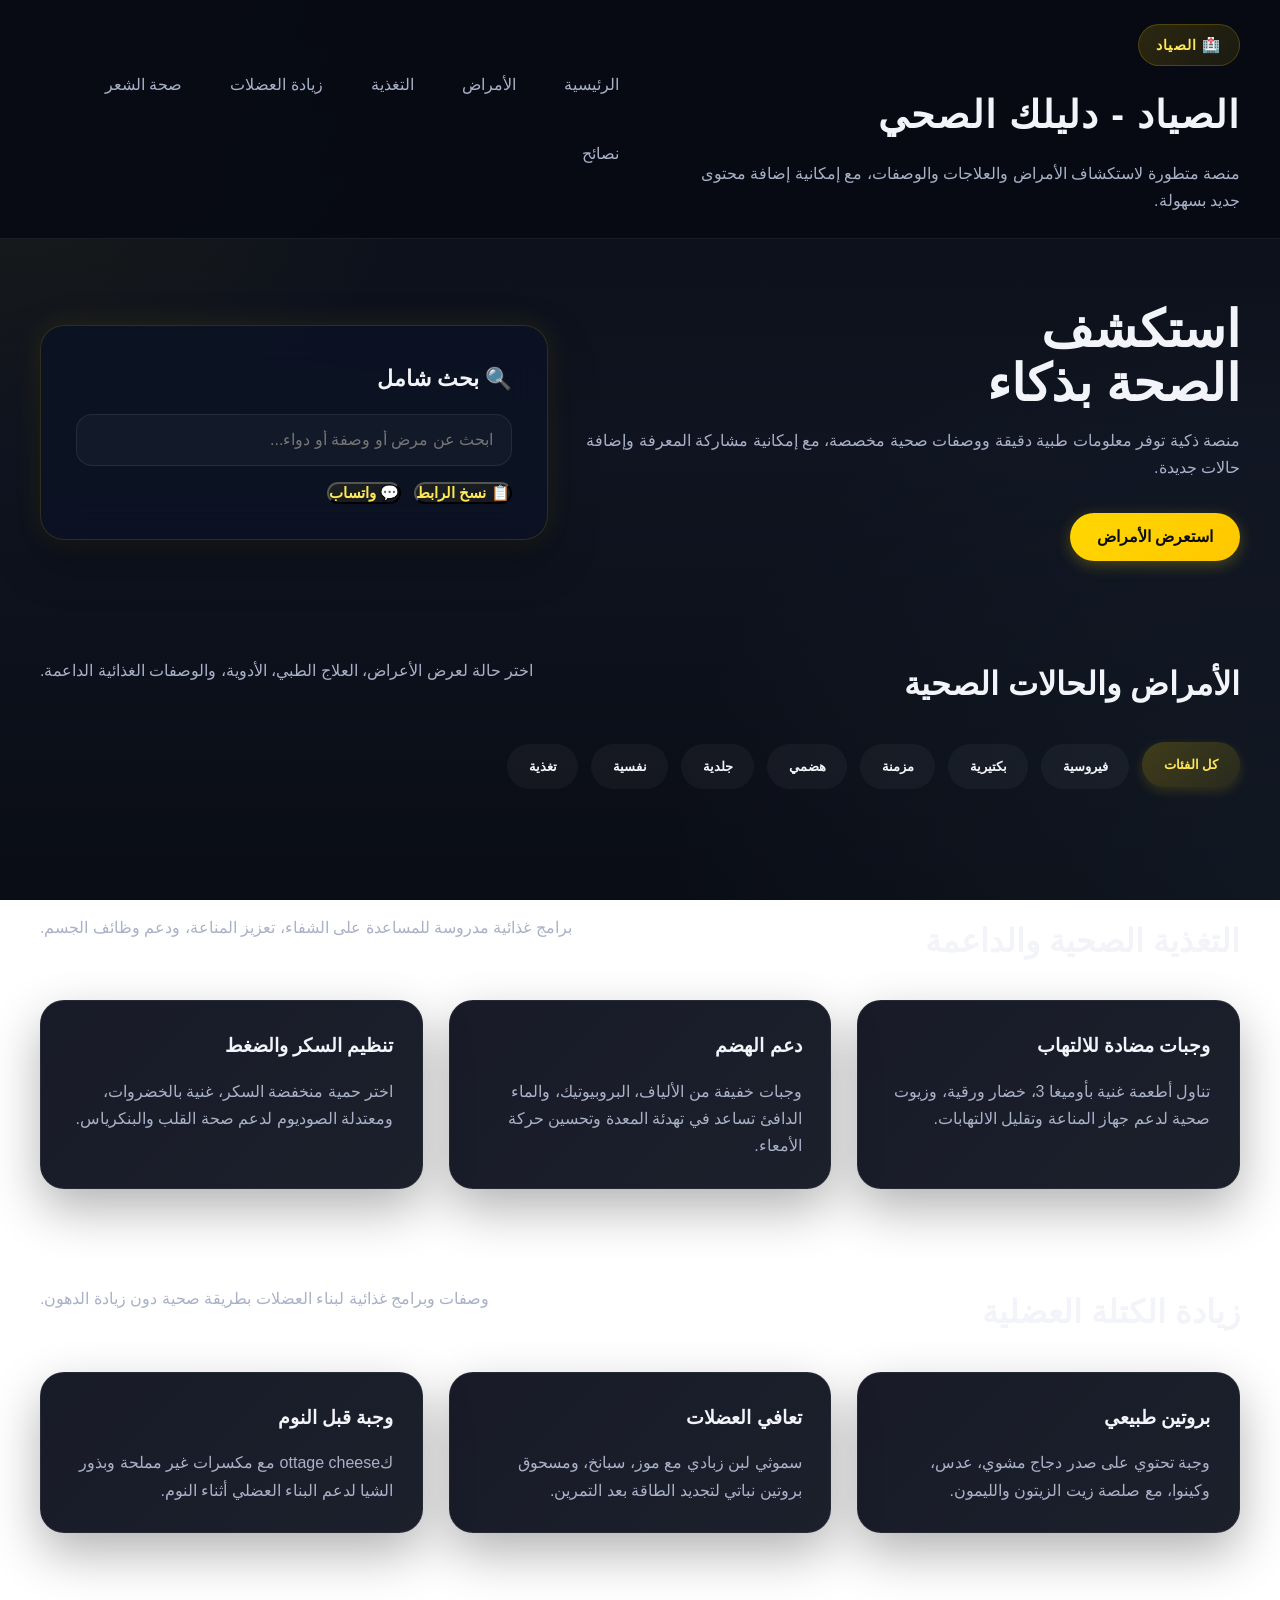
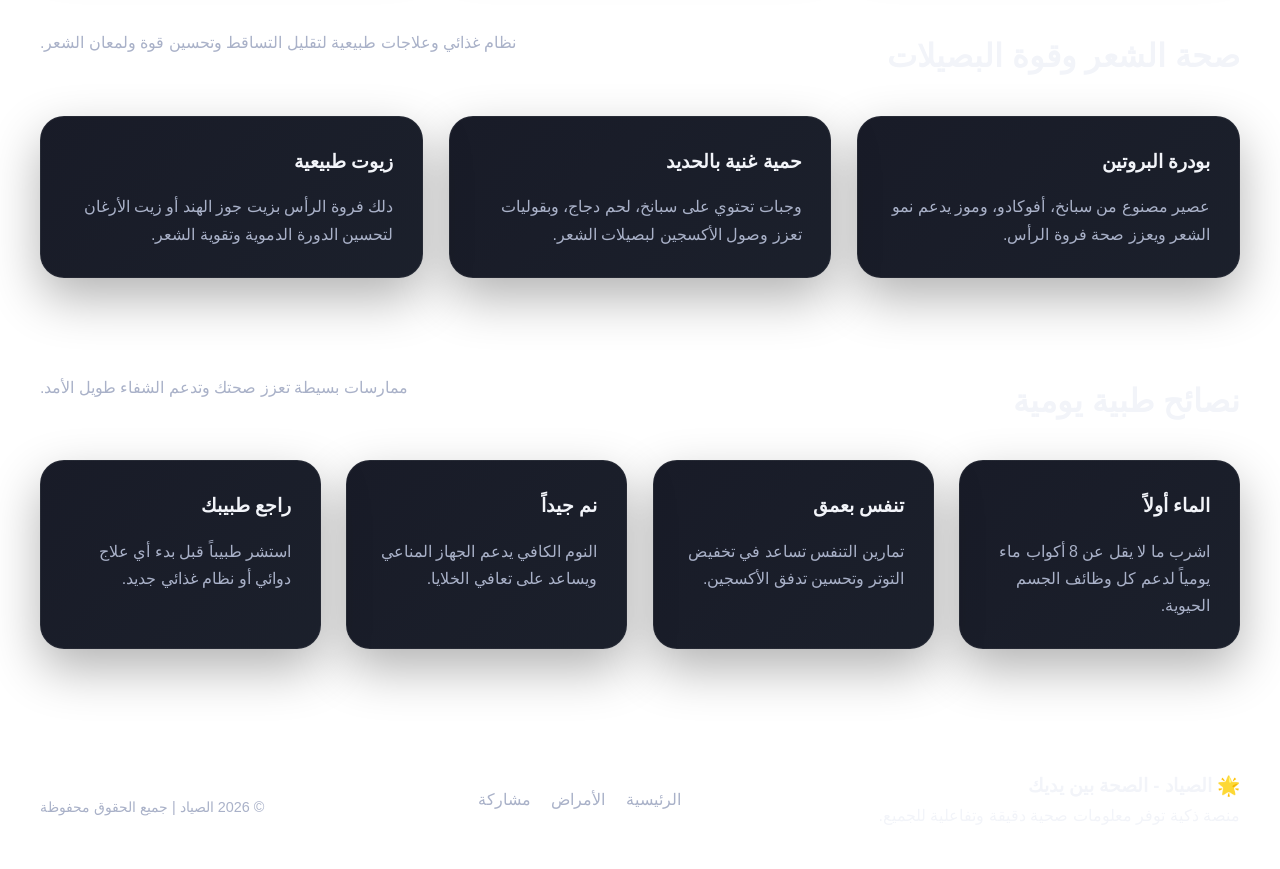
==== index.html @ 5475ebe6 "Add admin control page and secure public site for admin-only content management" ====
<!DOCTYPE html>
<html lang="ar" dir="rtl">
<head>
    <meta charset="UTF-8">
    <meta name="viewport" content="width=device-width, initial-scale=1.0">
    <title>الصياد | دليل صحتك الشامل</title>
    <link rel="stylesheet" href="assets/css/style.css">
</head>
<body>
    <header class="site-header">
        <div class="container header-inner">
            <div class="brand">
                <span class="badge">🏥 الصياد</span>
                <h1>الصياد - دليلك الصحي</h1>
                <p>منصة متطورة لاستكشاف الأمراض والعلاجات والوصفات، مع إمكانية إضافة محتوى جديد بسهولة.</p>
            </div>
            <nav class="nav-links">
                <a href="#home">الرئيسية</a>
                <a href="#diseases">الأمراض</a>
                <a href="#nutrition">التغذية</a>
                <a href="#muscle">زيادة العضلات</a>
                <a href="#hair">صحة الشعر</a>
                <a href="#tips">نصائح</a>
            </nav>
        </div>
    </header>

    <section id="home" class="hero">
        <div class="container hero-content">
            <div class="hero-text">
                <h2>استكشف الصحة بذكاء</h2>
                <p>منصة ذكية توفر معلومات طبية دقيقة ووصفات صحية مخصصة، مع إمكانية مشاركة المعرفة وإضافة حالات جديدة.</p>
                <div class="hero-actions">
                    <button class="btn btn-primary" onclick="scrollToSection('diseases')">استعرض الأمراض</button>
                </div>
            </div>
            <div class="hero-card">
                <h3>🔍 بحث شامل</h3>
                <input id="searchInput" type="search" placeholder="ابحث عن مرض أو وصفة أو دواء..." oninput="filterDiseases()">
                <div class="share-buttons" style="margin-top: 1rem; display: flex; gap: 0.8rem;">
                    <button class="share-btn" onclick="copyPageLink()" title="نسخ الرابط">📋 نسخ الرابط</button>
                    <button class="share-btn" onclick="shareOnWhatsApp()" title="شارك على واتساب">💬 واتساب</button>
                </div>
            </div>
        </div>
    </section>

    <main class="container">
        <section id="diseases" class="section">
            <div class="section-header">
                <h2>الأمراض والحالات الصحية</h2>
                <p>اختر حالة لعرض الأعراض، العلاج الطبي، الأدوية، والوصفات الغذائية الداعمة.</p>
            </div>
            <div class="filter-bar">
                <button class="filter-btn active" onclick="setCategoryFilter('all', this)">كل الفئات</button>
                <button class="filter-btn" onclick="setCategoryFilter('فيروسية', this)">فيروسية</button>
                <button class="filter-btn" onclick="setCategoryFilter('بكتيرية', this)">بكتيرية</button>
                <button class="filter-btn" onclick="setCategoryFilter('مزمنة', this)">مزمنة</button>
                <button class="filter-btn" onclick="setCategoryFilter('هضمي', this)">هضمي</button>
                <button class="filter-btn" onclick="setCategoryFilter('جلدية', this)">جلدية</button>
                <button class="filter-btn" onclick="setCategoryFilter('نفسية', this)">نفسية</button>
                <button class="filter-btn" onclick="setCategoryFilter('تغذية', this)">تغذية</button>
            </div>
            <div id="diseaseList" class="disease-grid"></div>
        </section>

        <section id="detail" class="section detail-section hidden">
            <div class="section-header">
                <h2 id="detailTitle">تفاصيل الحالة</h2>
                <p id="detailDescription">تعرف على الصورة الطبية الكاملة للطريقة المثلى للعلاج والرعاية.</p>
            </div>
            <div class="detail-grid">
                <div class="detail-card">
                    <h3>الأعراض الرئيسية</h3>
                    <ul id="detailSymptoms"></ul>
                </div>
                <div class="detail-card">
                    <h3>العلاج الطبي</h3>
                    <p id="detailTreatment"></p>
                </div>
                <div class="detail-card">
                    <h3>الأدوية الموصى بها</h3>
                    <ul id="detailMedications"></ul>
                </div>
                <div class="detail-card">
                    <h3>طرق العلاج الطبيعي</h3>
                    <p id="detailRemedies"></p>
                </div>
                <div class="detail-card wide-card">
                    <h3>وصفات غذائية داعمة</h3>
                    <ul id="detailFoodRecipes"></ul>
                </div>
            </div>
        </section>

        <section id="nutrition" class="section feature-section">
            <div class="section-header">
                <h2>التغذية الصحية والداعمة</h2>
                <p>برامج غذائية مدروسة للمساعدة على الشفاء، تعزيز المناعة، ودعم وظائف الجسم.</p>
            </div>
            <div class="feature-grid">
                <article class="feature-card">
                    <h3>وجبات مضادة للالتهاب</h3>
                    <p>تناول أطعمة غنية بأوميغا 3، خضار ورقية، وزيوت صحية لدعم جهاز المناعة وتقليل الالتهابات.</p>
                </article>
                <article class="feature-card">
                    <h3>دعم الهضم</h3>
                    <p>وجبات خفيفة من الألياف، البروبيوتيك، والماء الدافئ تساعد في تهدئة المعدة وتحسين حركة الأمعاء.</p>
                </article>
                <article class="feature-card">
                    <h3>تنظيم السكر والضغط</h3>
                    <p>اختر حمية منخفضة السكر، غنية بالخضروات، ومعتدلة الصوديوم لدعم صحة القلب والبنكرياس.</p>
                </article>
            </div>
        </section>

        <section id="muscle" class="section feature-section">
            <div class="section-header">
                <h2>زيادة الكتلة العضلية</h2>
                <p>وصفات وبرامج غذائية لبناء العضلات بطريقة صحية دون زيادة الدهون.</p>
            </div>
            <div class="feature-grid">
                <article class="feature-card">
                    <h3>بروتين طبيعي</h3>
                    <p>وجبة تحتوي على صدر دجاج مشوي، عدس، وكينوا، مع صلصة زيت الزيتون والليمون.</p>
                </article>
                <article class="feature-card">
                    <h3>تعافي العضلات</h3>
                    <p>سموثي لبن زبادي مع موز، سبانخ، ومسحوق بروتين نباتي لتجديد الطاقة بعد التمرين.</p>
                </article>
                <article class="feature-card">
                    <h3>وجبة قبل النوم</h3>
                    <p>كottage cheese مع مكسرات غير مملحة وبذور الشيا لدعم البناء العضلي أثناء النوم.</p>
                </article>
            </div>
        </section>

        <section id="hair" class="section feature-section">
            <div class="section-header">
                <h2>صحة الشعر وقوة البصيلات</h2>
                <p>نظام غذائي وعلاجات طبيعية لتقليل التساقط وتحسين قوة ولمعان الشعر.</p>
            </div>
            <div class="feature-grid">
                <article class="feature-card">
                    <h3>بودرة البروتين</h3>
                    <p>عصير مصنوع من سبانخ، أفوكادو، وموز يدعم نمو الشعر ويعزز صحة فروة الرأس.</p>
                </article>
                <article class="feature-card">
                    <h3>حمية غنية بالحديد</h3>
                    <p>وجبات تحتوي على سبانخ، لحم دجاج، وبقوليات تعزز وصول الأكسجين لبصيلات الشعر.</p>
                </article>
                <article class="feature-card">
                    <h3>زيوت طبيعية</h3>
                    <p>دلك فروة الرأس بزيت جوز الهند أو زيت الأرغان لتحسين الدورة الدموية وتقوية الشعر.</p>
                </article>
            </div>
        </section>

        <section id="tips" class="section tips-section">
            <div class="section-header">
                <h2>نصائح طبية يومية</h2>
                <p>ممارسات بسيطة تعزز صحتك وتدعم الشفاء طويل الأمد.</p>
            </div>
            <div class="tips-grid">
                <article class="tip-card">
                    <h3>الماء أولاً</h3>
                    <p>اشرب ما لا يقل عن 8 أكواب ماء يومياً لدعم كل وظائف الجسم الحيوية.</p>
                </article>
                <article class="tip-card">
                    <h3>تنفس بعمق</h3>
                    <p>تمارين التنفس تساعد في تخفيض التوتر وتحسين تدفق الأكسجين.</p>
                </article>
                <article class="tip-card">
                    <h3>نم جيداً</h3>
                    <p>النوم الكافي يدعم الجهاز المناعي ويساعد على تعافي الخلايا.</p>
                </article>
                <article class="tip-card">
                    <h3>راجع طبيبك</h3>
                    <p>استشر طبيباً قبل بدء أي علاج دوائي أو نظام غذائي جديد.</p>
                </article>
            </div>
        </section>
    </main>

    <footer id="contact" class="site-footer">
        <div class="container footer-inner">
            <div>
                <h3>🌟 الصياد - الصحة بين يديك</h3>
                <p>منصة ذكية توفر معلومات صحية دقيقة وتفاعلية للجميع.</p>
            </div>
            <div class="footer-links">
                <a href="#home">الرئيسية</a>
                <a href="#diseases">الأمراض</a>
                <a href="javascript:void(0)" onclick="shareOnWhatsApp()">مشاركة</a>
            </div>
            <div style="text-align: center; margin-top: 1rem; color: var(--muted); font-size: 0.9rem;">
                © 2026 الصياد | جميع الحقوق محفوظة
            </div>
        </div>
    </footer>

    <script src="assets/js/app.js"></script>
</body>
</html>
---- assets/css/style.css ----
* {
    box-sizing: border-box;
    margin: 0;
    padding: 0;
}

:root {
    --bg: #0a0d15;
    --surface: rgba(12, 15, 28, 0.95);
    --surface-strong: #0f1420;
    --text: #f2f4f9;
    --muted: #a9b1c8;
    --accent: #ffd700;
    --accent-dark: #e6c200;
    --accent-light: #ffe857;
    --border: rgba(255, 255, 255, 0.06);
    --shadow: 0 20px 50px rgba(0, 0, 0, 0.3);
    --glow: 0 0 30px rgba(255, 215, 0, 0.1);
}

body {
    background: radial-gradient(circle at top left, rgba(255, 215, 0, 0.08), transparent 30%),
                radial-gradient(circle at bottom right, rgba(135, 206, 250, 0.05), transparent 40%),
                linear-gradient(180deg, #0a0d15 0%, #0f1420 50%, #0a0d15 100%);
    color: var(--text);
    font-family: 'Segoe UI', 'Helvetica Neue', sans-serif;
    line-height: 1.7;
    background-attachment: fixed;
}

img {
    max-width: 100%;
}

.container {
    width: min(1200px, calc(100% - 2rem));
    margin: 0 auto;
}

.site-header {
    background: rgba(8, 11, 20, 0.95);
    border-bottom: 1px solid rgba(255,255,255,0.08);
    position: sticky;
    top: 0;
    z-index: 20;
}

.header-inner {
    display: flex;
    align-items: center;
    justify-content: space-between;
    gap: 2rem;
    padding: 1.5rem 0;
}

.brand .badge {
    display: inline-block;
    background: linear-gradient(135deg, rgba(255, 215, 0, 0.15), rgba(255, 215, 0, 0.08));
    color: var(--accent-light);
    padding: 0.5rem 1.1rem;
    border-radius: 999px;
    font-size: 0.9rem;
    letter-spacing: 0.08em;
    margin-bottom: 1rem;
    border: 1px solid rgba(255, 215, 0, 0.2);
    font-weight: 700;
}

.brand h1 {
    font-size: clamp(2rem, 3vw, 2.6rem);
    letter-spacing: 0.03em;
}

.brand p {
    color: var(--muted);
    max-width: 38rem;
    margin-top: 0.75rem;
}

.nav-links {
    display: flex;
    align-items: center;
    gap: 1rem;
    flex-wrap: wrap;
}

.nav-links a {
    color: var(--muted);
    text-decoration: none;
    padding: 0.8rem 1rem;
    border-radius: 999px;
    transition: all 0.25s ease;
}

.nav-links a:hover,
.nav-links a:focus-visible {
    background: rgba(255, 255, 255, 0.08);
    color: var(--text);
}

.hero {
    padding: 4rem 0 3rem;
}

.hero-content {
    display: grid;
    grid-template-columns: 1.3fr 1fr;
    align-items: center;
    gap: 2rem;
}

.hero-text h2 {
    font-size: clamp(2.1rem, 4vw, 3.4rem);
    line-height: 1.05;
    max-width: 12ch;
}

.hero-text p {
    margin-top: 1rem;
    color: var(--muted);
    max-width: 42rem;
}

.hero-actions {
    display: flex;
    flex-wrap: wrap;
    gap: 1rem;
    margin-top: 2rem;
}

.hero-card {
    background: rgba(12, 18, 35, 0.95);
    border: 1px solid rgba(255, 215, 0, 0.15);
    border-radius: 24px;
    padding: 2.2rem;
    box-shadow: var(--shadow), var(--glow);
    backdrop-filter: blur(20px);
}

.hero-card h3 {
    margin-bottom: 1rem;
    font-size: 1.35rem;
}

.hero-card input {
    width: 100%;
    padding: 1rem 1.1rem;
    border-radius: 16px;
    border: 1px solid rgba(255,255,255,0.08);
    background: rgba(255,255,255,0.03);
    color: var(--text);
    font-size: 1rem;
}

.section {
    padding: 3rem 0;
}

.section-header {
    display: flex;
    align-items: flex-start;
    justify-content: space-between;
    gap: 1rem;
    margin-bottom: 2rem;
}

.section-header h2 {
    font-size: 2rem;
}

.section-header p {
    color: var(--muted);
    max-width: 45rem;
}

.filter-bar {
    display: flex;
    flex-wrap: wrap;
    gap: 0.8rem;
    margin-bottom: 1.8rem;
}

.filter-btn,
.btn {
    border: none;
    border-radius: 999px;
    padding: 0.95rem 1.35rem;
    cursor: pointer;
    transition: transform 0.25s ease, background 0.25s ease;
    font-weight: 600;
}

.filter-btn {
    background: rgba(255,255,255,0.04);
    color: var(--text);
    transition: all 0.25s ease;
}

.filter-btn.active,
.filter-btn:hover {
    background: linear-gradient(135deg, rgba(255, 215, 0, 0.2), rgba(255, 215, 0, 0.1));
    color: var(--accent-light);
    border-color: rgba(255, 215, 0, 0.4);
    transform: translateY(-2px);
    box-shadow: 0 4px 12px rgba(255, 215, 0, 0.15);
}

.disease-grid,
.feature-grid,
.tips-grid {
    display: grid;
    gap: 1.6rem;
}

.disease-grid {
    grid-template-columns: repeat(auto-fit, minmax(280px, 1fr));
}

.disease-card,
.feature-card,
.tip-card,
.detail-card {
    background: linear-gradient(135deg, rgba(12, 15, 28, 0.95), rgba(15, 20, 32, 0.95));
    border: 1px solid var(--border);
    border-radius: 24px;
    padding: 1.8rem;
    box-shadow: var(--shadow);
    transition: all 0.3s cubic-bezier(0.23, 1, 0.320, 1);
    overflow: hidden;
}

.disease-card:hover,
.feature-card:hover,
.tip-card:hover {
    border-color: rgba(255, 215, 0, 0.3);
    box-shadow: var(--shadow), var(--glow);
    transform: translateY(-4px);
}

.disease-card h3,
.feature-card h3,
.tip-card h3,
.detail-card h3 {
    margin-bottom: 1rem;
    color: var(--text);
}

.disease-card p,
.feature-card p,
.tip-card p,
.detail-card p {
    color: var(--muted);
}

.disease-card .btn,
.btn {
    display: inline-flex;
    align-items: center;
    justify-content: center;
    gap: 0.5rem;
    background: linear-gradient(135deg, #ffd700, #ffc700);
    color: #0a0d15;
    padding: 0.95rem 1.35rem;
    min-width: 170px;
    font-size: 0.97rem;
    font-weight: 600;
    box-shadow: 0 4px 15px rgba(255, 215, 0, 0.25);
}

.disease-card .btn:hover,
.btn:hover {
    filter: brightness(1.08);
    box-shadow: 0 8px 25px rgba(255, 215, 0, 0.35);
    transform: translateY(-2px);
}

.detail-section.hidden {
    display: none;
}

.detail-grid {
    display: grid;
    gap: 1.6rem;
    grid-template-columns: repeat(2, minmax(0, 1fr));
}

.detail-card.wide-card {
    grid-column: span 2;
}

.detail-card ul {
    list-style: inside disc;
    line-height: 1.9;
    color: var(--muted);
}

.feature-grid,
.tips-grid {
    grid-template-columns: repeat(auto-fit, minmax(250px, 1fr));
}

.site-footer {
    padding: 2.5rem 0;
    border-top: 1px solid rgba(255,255,255,0.08);
    margin-top: 2rem;
}

.footer-inner {
    display: flex;
    gap: 2rem;
    align-items: center;
    justify-content: space-between;
    flex-wrap: wrap;
}

.footer-links a {
    color: var(--muted);
    text-decoration: none;
    margin-left: 1rem;
}

.footer-links a:hover {
    color: var(--text);
}

@media (max-width: 950px) {
    .hero-content,
    .header-inner,
    .detail-grid,
    .footer-inner {
        grid-template-columns: 1fr;
    }

    .detail-card.wide-card {
        grid-column: auto;
    }
}

.add-form-container {
    background: var(--surface);
    border: 1px solid var(--border);
    border-radius: 24px;
    padding: 2rem;
    box-shadow: var(--shadow);
}

.add-form {
    display: flex;
    flex-direction: column;
    gap: 1.2rem;
}

.form-row {
    display: grid;
    grid-template-columns: 1fr 1fr;
    gap: 1rem;
}

#newName, #newCategory, #newDescription, #newSymptoms, #newTreatment, #newMedications, #newRemedies {
    padding: 0.95rem 1.1rem;
    border-radius: 16px;
    border: 1px solid rgba(255,255,255,0.08);
    background: rgba(255,255,255,0.03);
    color: var(--text);
    font-family: inherit;
    font-size: 1rem;
}

#newName::placeholder, #newCategory::placeholder, #newDescription::placeholder, #newSymptoms::placeholder, #newTreatment::placeholder, #newMedications::placeholder, #newRemedies::placeholder {
    color: var(--muted);
}

#newCategory {
    color: var(--text);
}

.share-buttons {
    display: flex;
    gap: 0.8rem;
}

.share-btn {15,0,0.2);
    background: linear-gradient(135deg, rgba(255, 215, 0, 0.08), rgba(255, 215, 0, 0.04));
    color: var(--accent-light);
    border-radius: 999px;
    cursor: pointer;
    font-weight: 600;
    transition: all 0.25s ease;
    font-size: 0.95rem;
}

.share-btn:hover {
    background: linear-gradient(135deg, rgba(255, 215, 0, 0.15), rgba(255, 215, 0, 0.08));
    border-color: var(--accent);
    transform: translateY(-2px);
    box-shadow: 0 4px 12px rgba(255, 215, 0, 0.2
.share-btn:hover {
    background: rgba(255, 183, 77, 0.18);
    border-color: var(--accent);
}

@media (max-width: 680px) {
    .site-header {
        padding: 1rem 0;
    }

    .nav-links {
        justify-content: center;
        flex-wrap: wrap;
    }

    .hero {
        padding-top: 2.4rem;
    }

    .hero-card,
    .disease-card,
    .feature-card,
    .tip-card,
    .detail-card {
        padding: 1.4rem;
    }

    .filter-bar {
        justify-content: stretch;
    }

    .form-row {
        grid-template-columns: 1fr;
    }

    .share-buttons {
        flex-wrap: wrap;
    }

    .share-btn {
        flex: 1;
        min-width: 120px;
    }
}
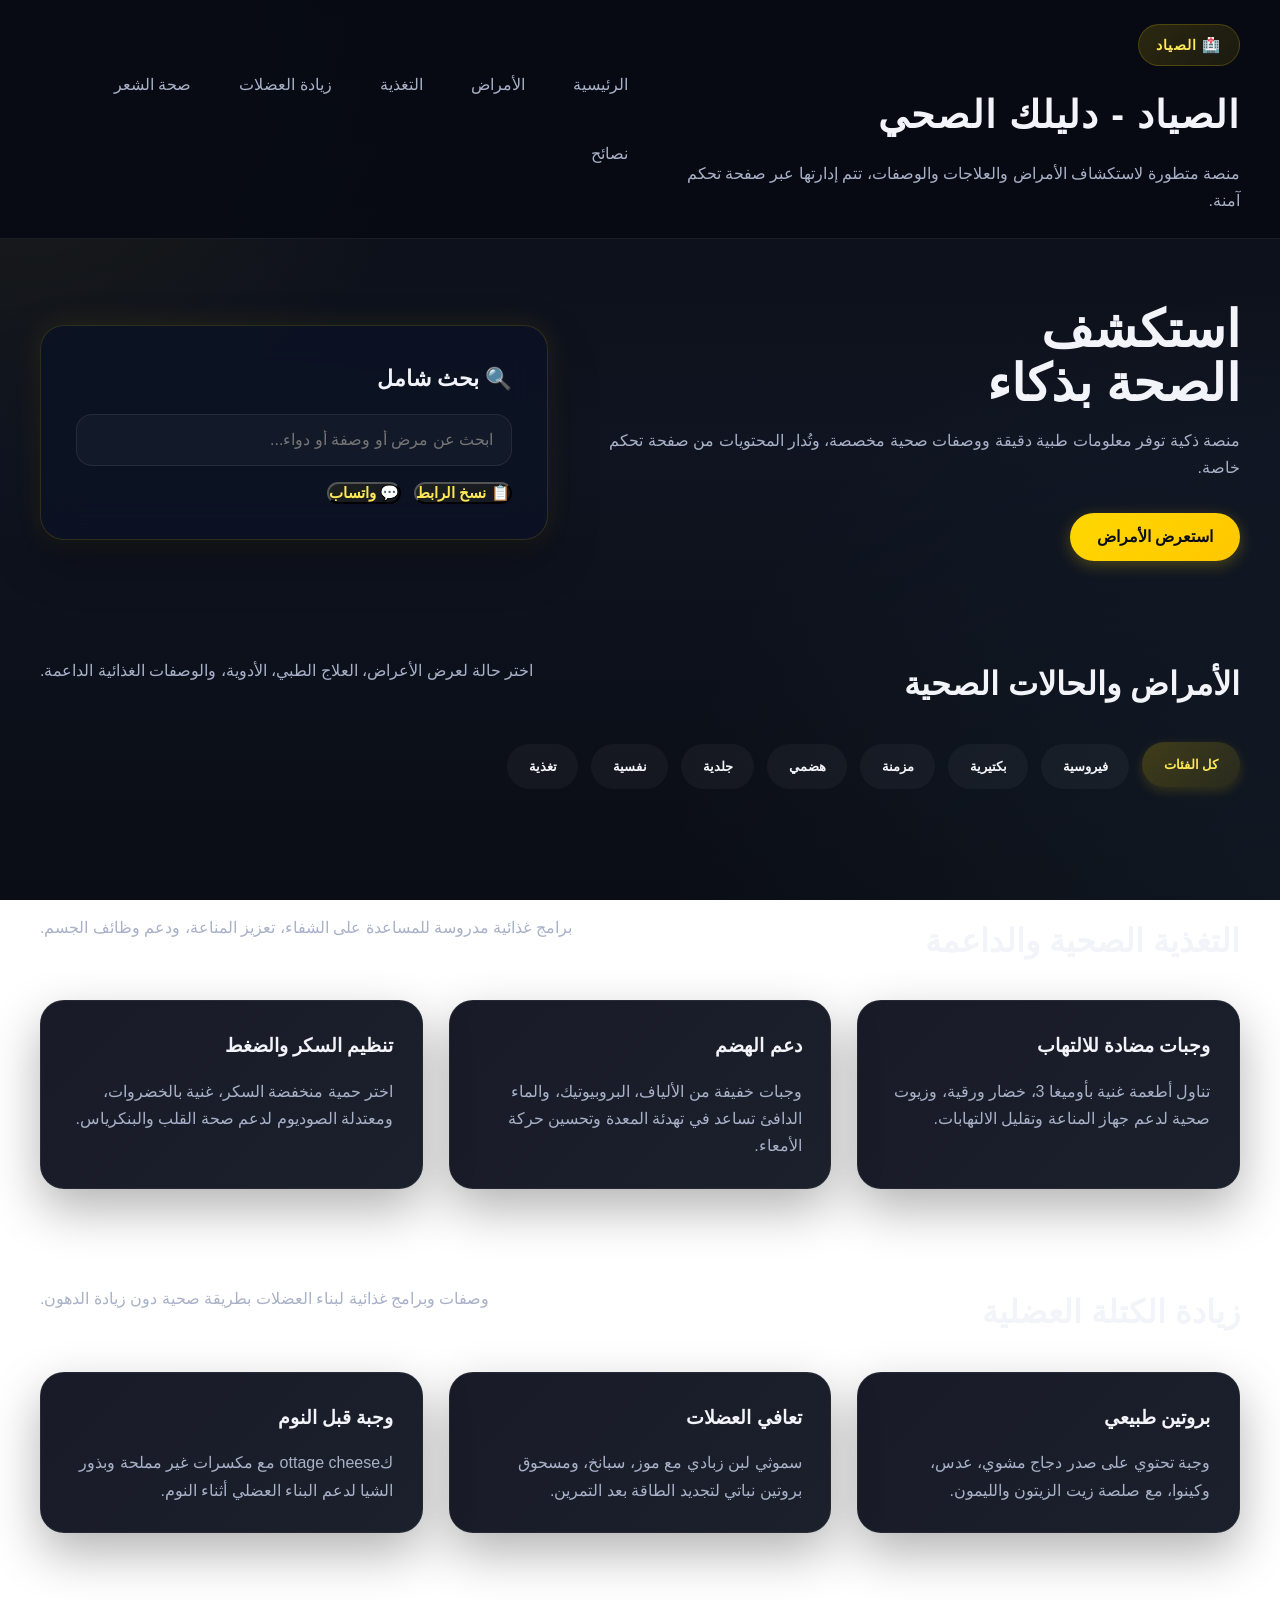
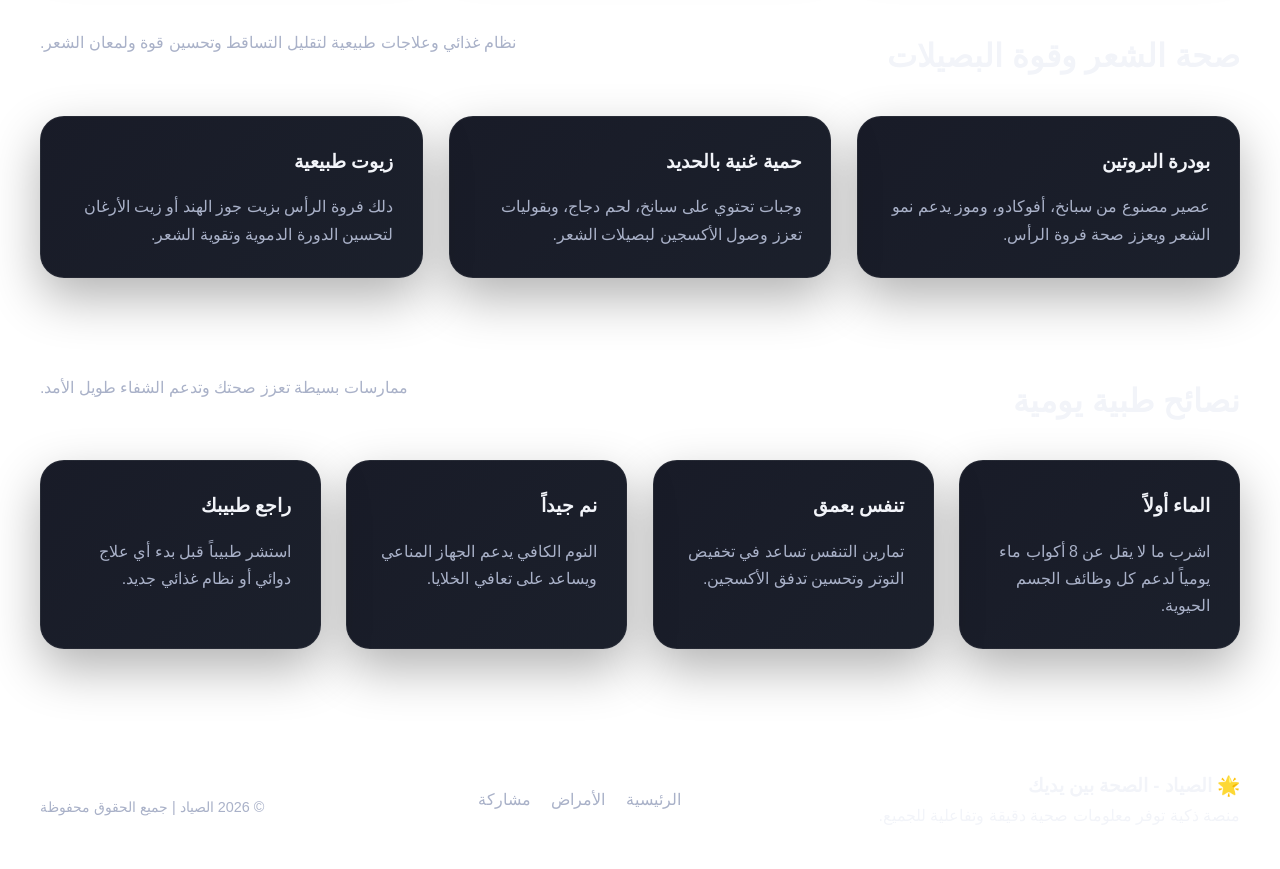
==== commit b3fcce02: "Update public site text to reflect admin-managed content" ====
--- a/index.html
+++ b/index.html
@@ -12,7 +12,7 @@
             <div class="brand">
                 <span class="badge">🏥 الصياد</span>
                 <h1>الصياد - دليلك الصحي</h1>
-                <p>منصة متطورة لاستكشاف الأمراض والعلاجات والوصفات، مع إمكانية إضافة محتوى جديد بسهولة.</p>
+                <p>منصة متطورة لاستكشاف الأمراض والعلاجات والوصفات، تتم إدارتها عبر صفحة تحكم آمنة.</p>
             </div>
             <nav class="nav-links">
                 <a href="#home">الرئيسية</a>
@@ -29,7 +29,7 @@
         <div class="container hero-content">
             <div class="hero-text">
                 <h2>استكشف الصحة بذكاء</h2>
-                <p>منصة ذكية توفر معلومات طبية دقيقة ووصفات صحية مخصصة، مع إمكانية مشاركة المعرفة وإضافة حالات جديدة.</p>
+                <p>منصة ذكية توفر معلومات طبية دقيقة ووصفات صحية مخصصة، وتُدار المحتويات من صفحة تحكم خاصة.</p>
                 <div class="hero-actions">
                     <button class="btn btn-primary" onclick="scrollToSection('diseases')">استعرض الأمراض</button>
                 </div>
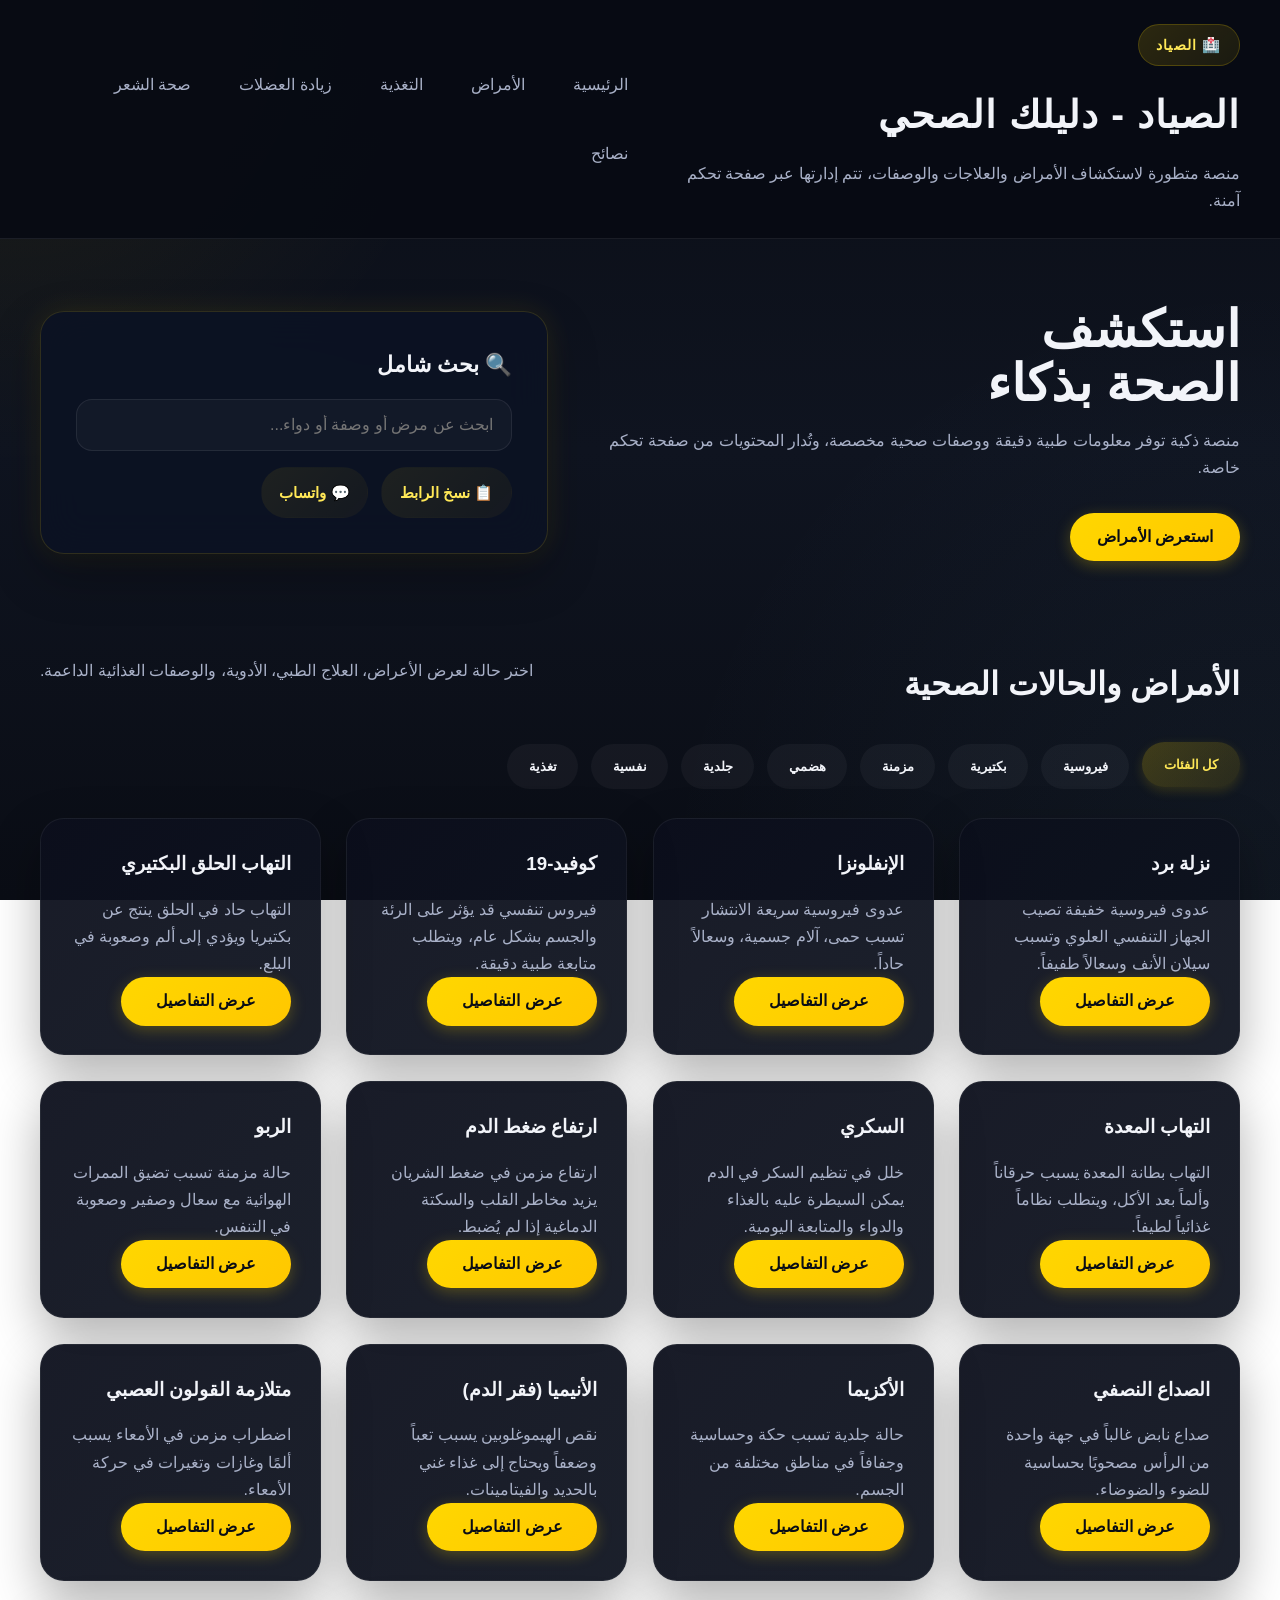
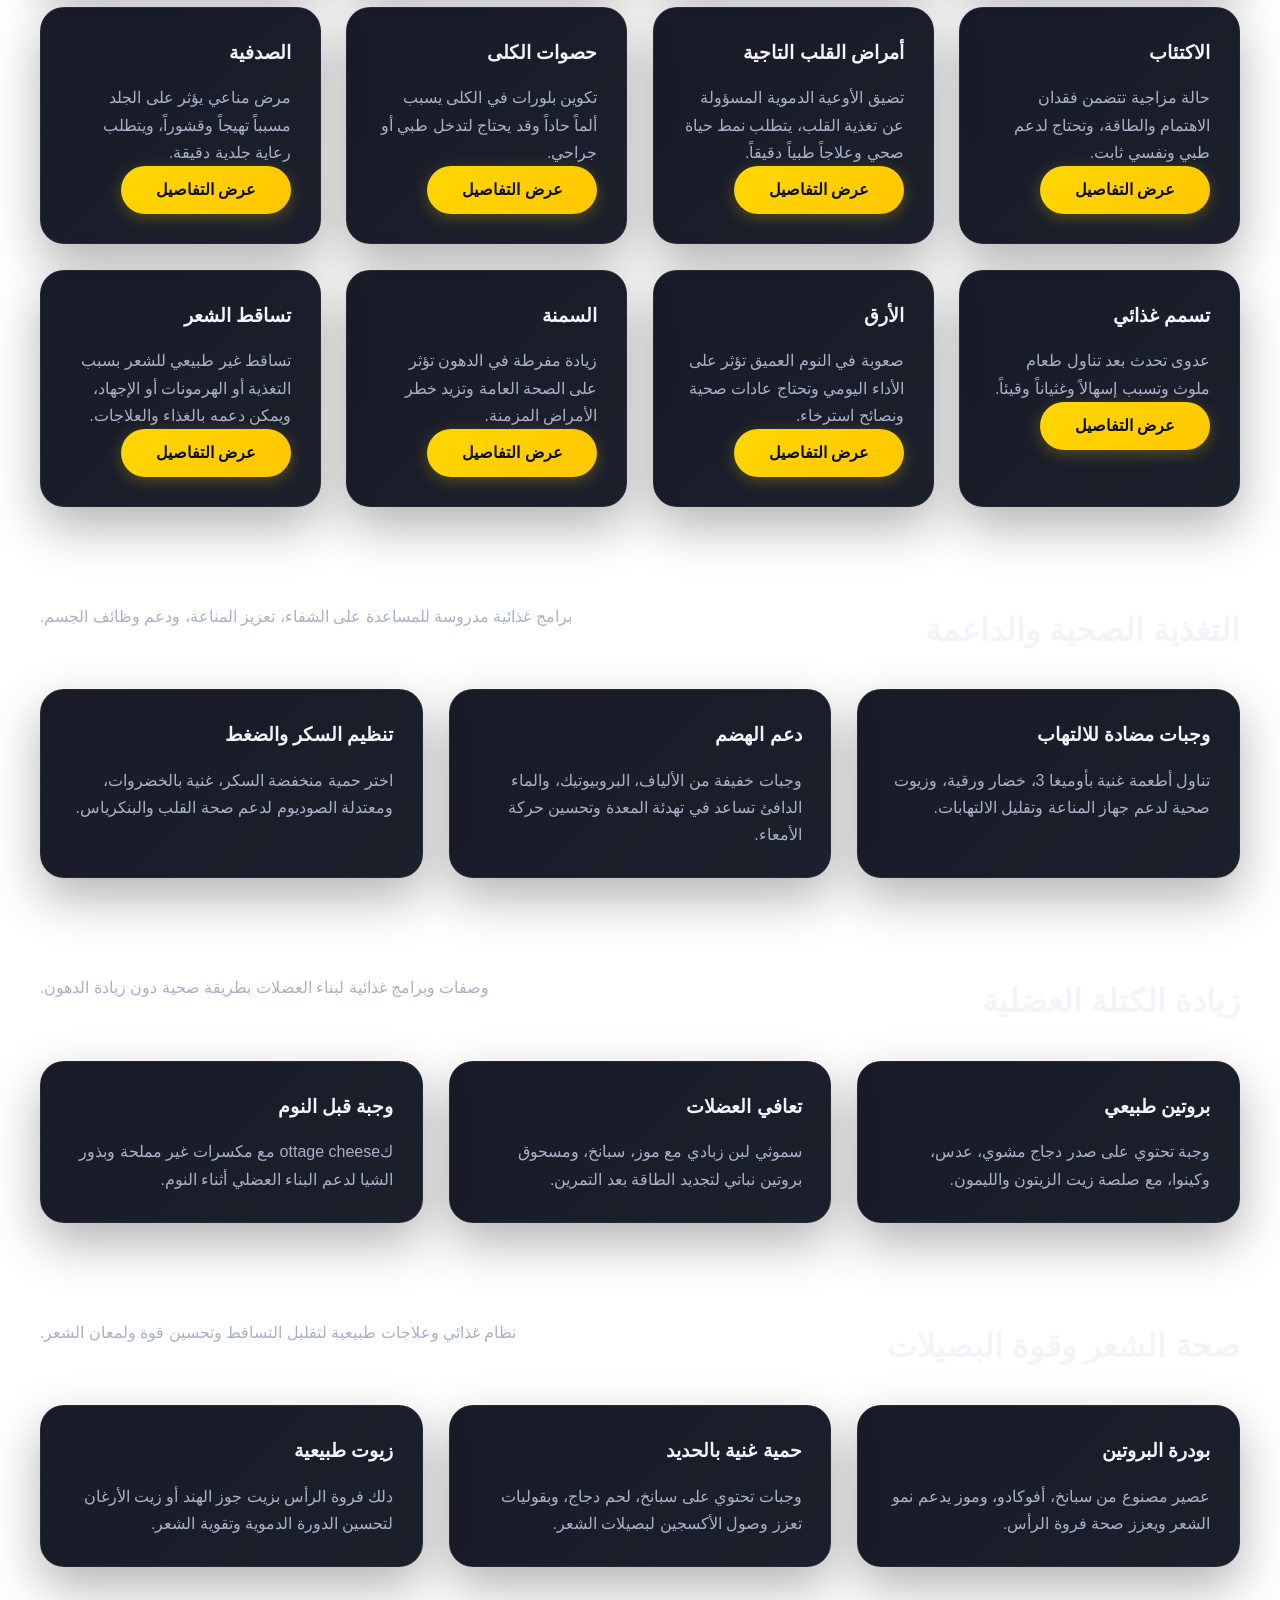
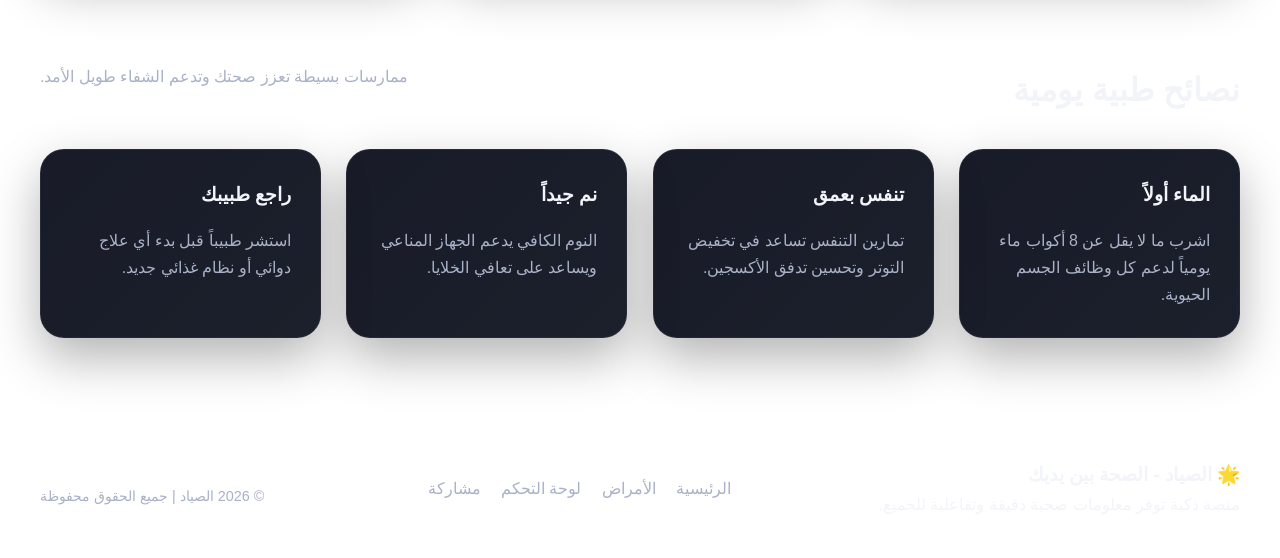
==== commit e9775ca9: "Use fixed GitHub Pages URL and update site links to https://m7moudadel22.github.io/-" ====
--- a/index.html
+++ b/index.html
@@ -3,6 +3,7 @@
 <head>
     <meta charset="UTF-8">
     <meta name="viewport" content="width=device-width, initial-scale=1.0">
+    <base href="https://m7moudadel22.github.io/-/">
     <title>الصياد | دليل صحتك الشامل</title>
     <link rel="stylesheet" href="assets/css/style.css">
 </head>
@@ -191,6 +192,7 @@
             <div class="footer-links">
                 <a href="#home">الرئيسية</a>
                 <a href="#diseases">الأمراض</a>
+                <a href="admin.html">لوحة التحكم</a>
                 <a href="javascript:void(0)" onclick="shareOnWhatsApp()">مشاركة</a>
             </div>
             <div style="text-align: center; margin-top: 1rem; color: var(--muted); font-size: 0.9rem;">
--- a/assets/css/style.css
+++ b/assets/css/style.css
@@ -379,7 +379,7 @@
     gap: 0.8rem;
 }
 
-.share-btn {15,0,0.2);
+.share-btn {
     background: linear-gradient(135deg, rgba(255, 215, 0, 0.08), rgba(255, 215, 0, 0.04));
     color: var(--accent-light);
     border-radius: 999px;
@@ -387,21 +387,50 @@
     font-weight: 600;
     transition: all 0.25s ease;
     font-size: 0.95rem;
+    padding: 0.95rem 1.1rem;
+    border: 1px solid transparent;
 }
 
 .share-btn:hover {
     background: linear-gradient(135deg, rgba(255, 215, 0, 0.15), rgba(255, 215, 0, 0.08));
     border-color: var(--accent);
     transform: translateY(-2px);
-    box-shadow: 0 4px 12px rgba(255, 215, 0, 0.2
-.share-btn:hover {
-    background: rgba(255, 183, 77, 0.18);
-    border-color: var(--accent);
+    box-shadow: 0 4px 12px rgba(255, 215, 0, 0.2);
+}
+
+@media (max-width: 950px) {
+    .hero-content,
+    .header-inner,
+    .detail-grid,
+    .footer-inner {
+        grid-template-columns: 1fr;
+    }
+
+    .detail-card.wide-card {
+        grid-column: auto;
+    }
+
+    .section-header {
+        flex-direction: column;
+        align-items: flex-start;
+    }
+
+    .hero-text p,
+    .brand p,
+    .section-header p {
+        max-width: 100%;
+    }
 }
 
 @media (max-width: 680px) {
     .site-header {
         padding: 1rem 0;
+    }
+
+    .header-inner {
+        flex-direction: column;
+        align-items: stretch;
+        gap: 1rem;
     }
 
     .nav-links {
@@ -422,7 +451,7 @@
     }
 
     .filter-bar {
-        justify-content: stretch;
+        justify-content: flex-start;
     }
 
     .form-row {
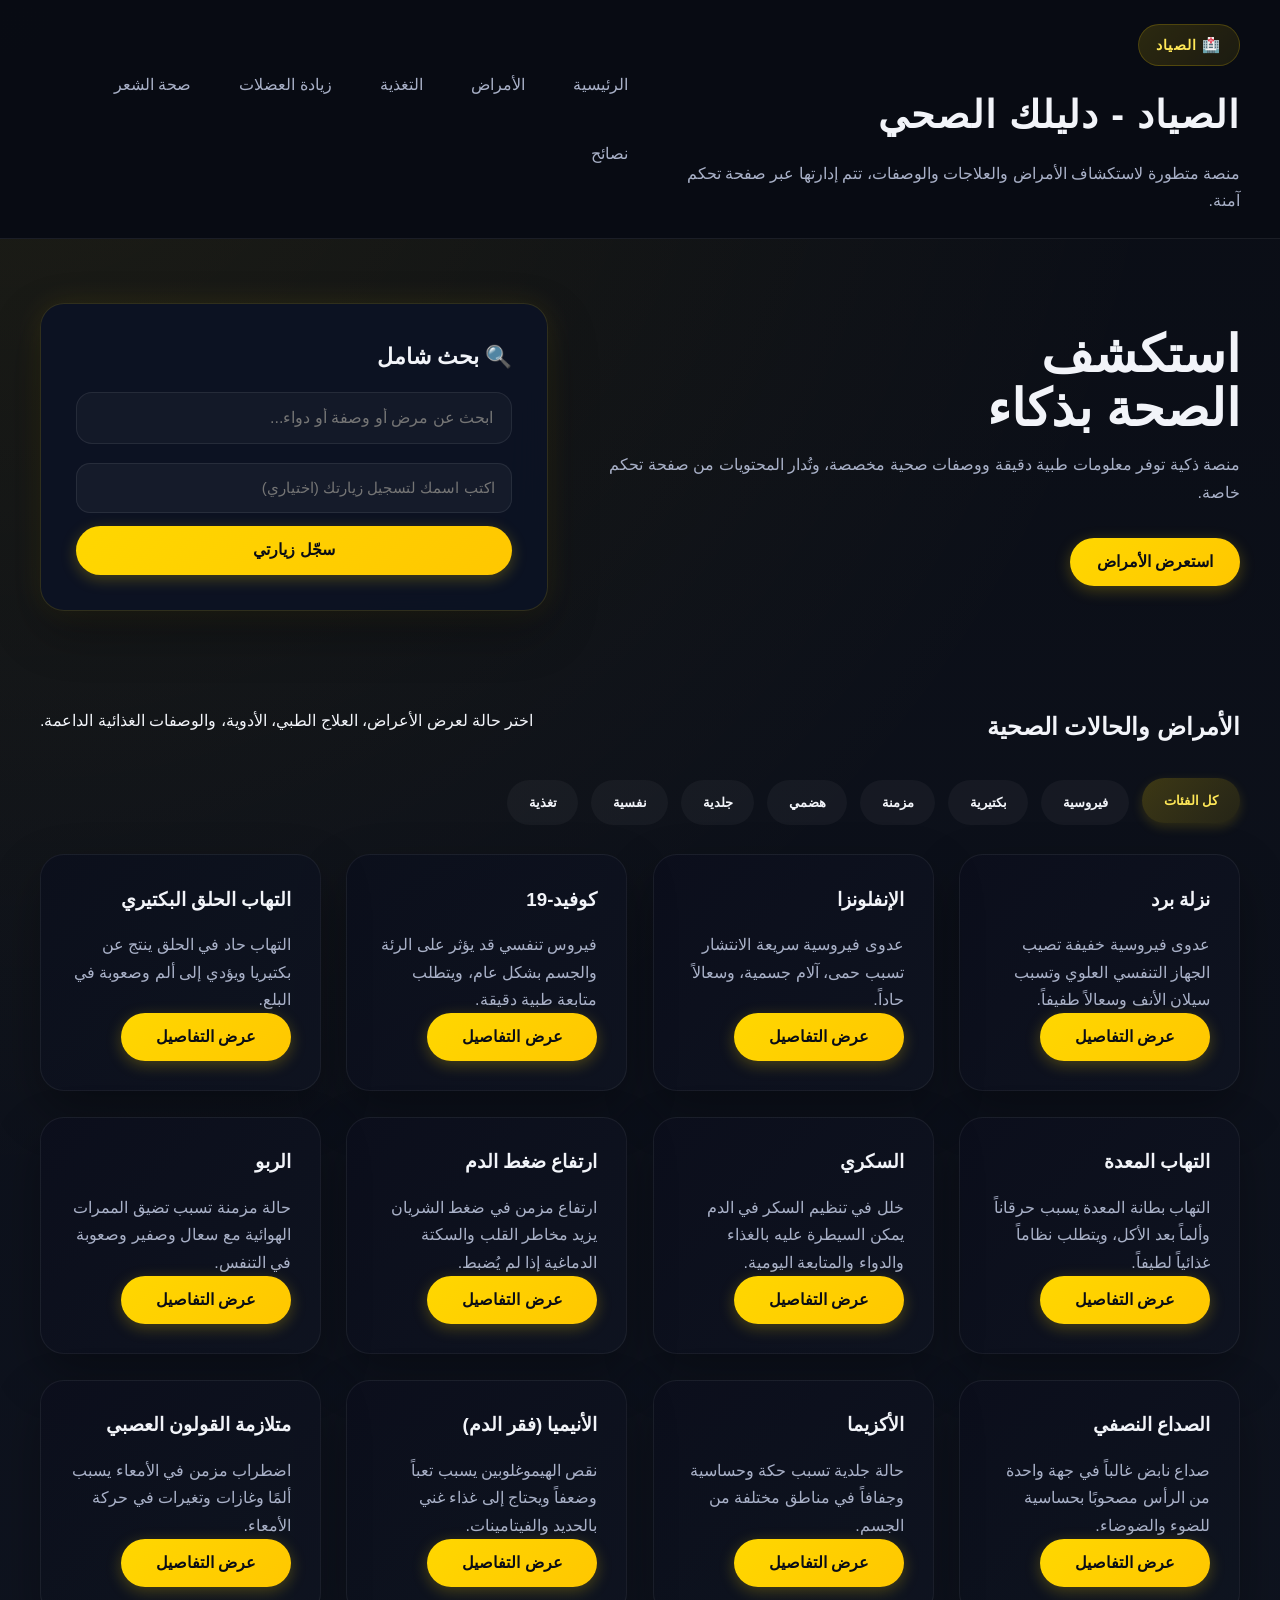
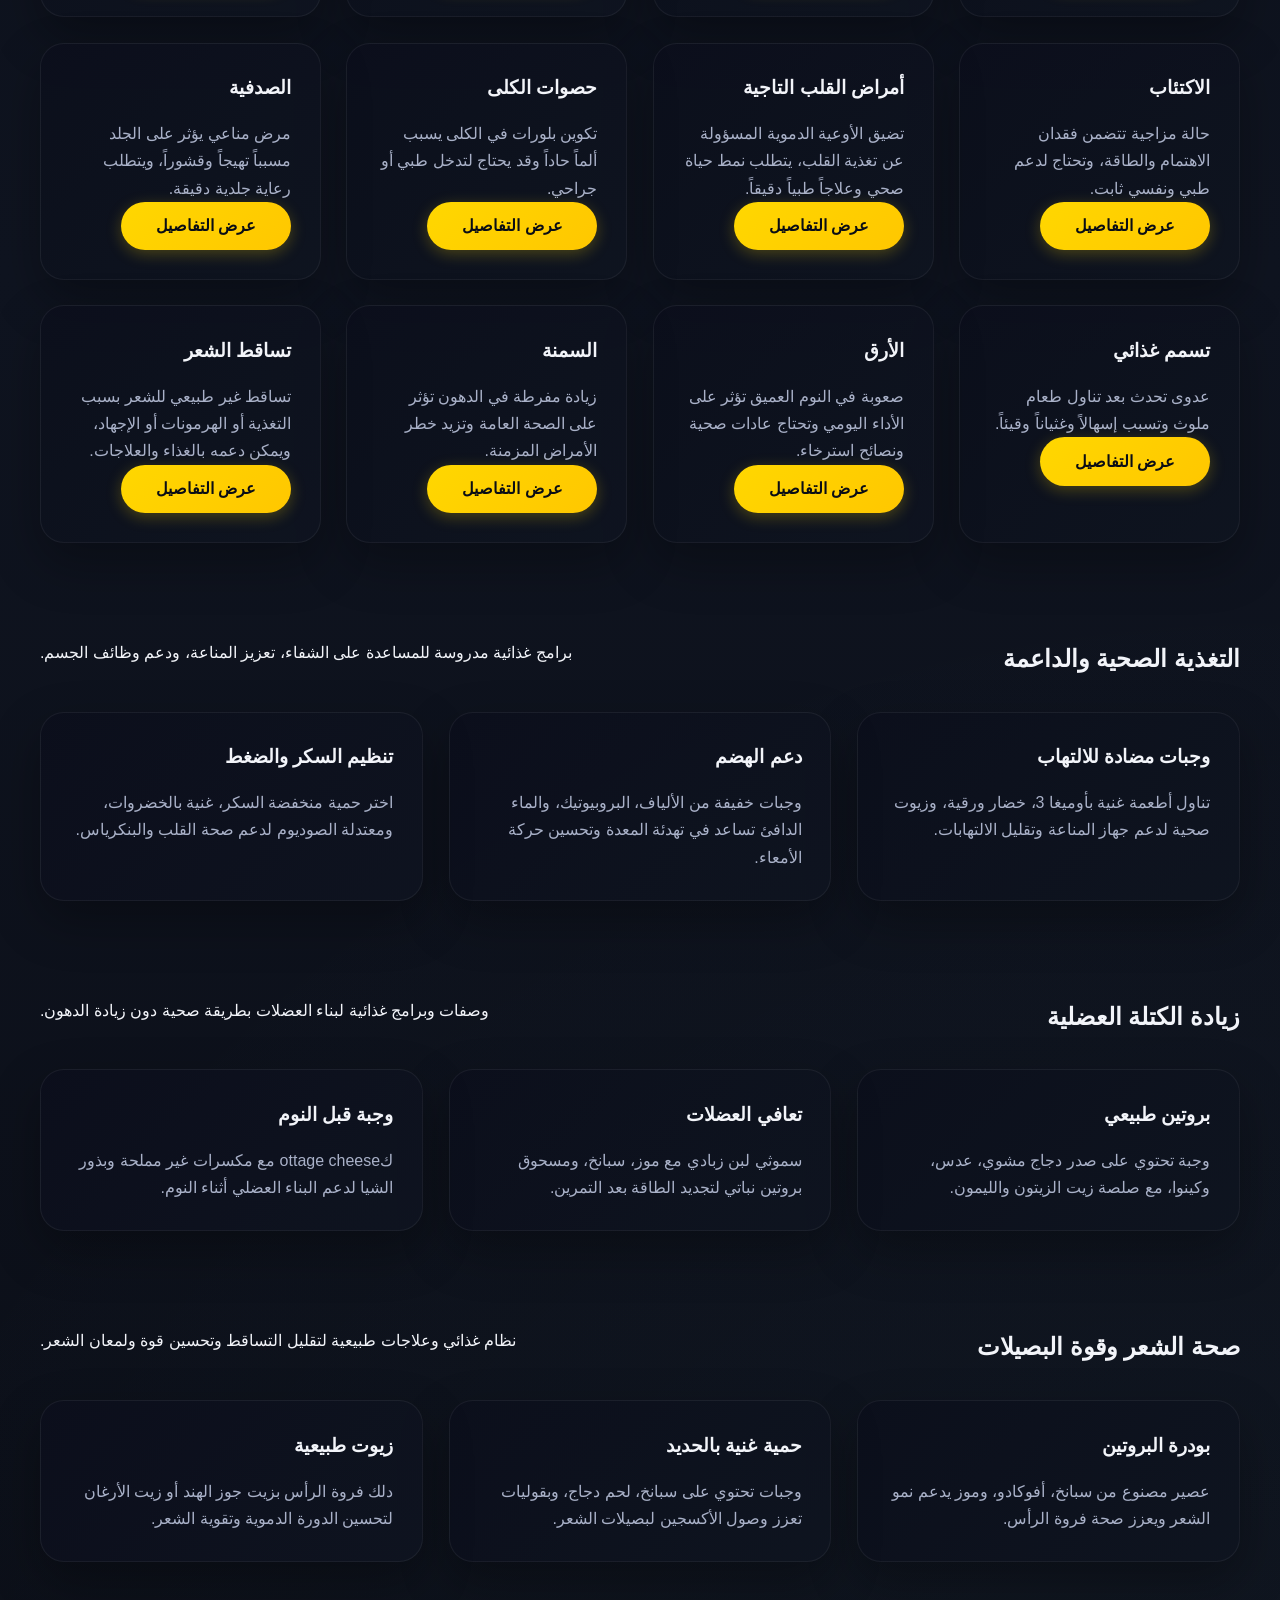
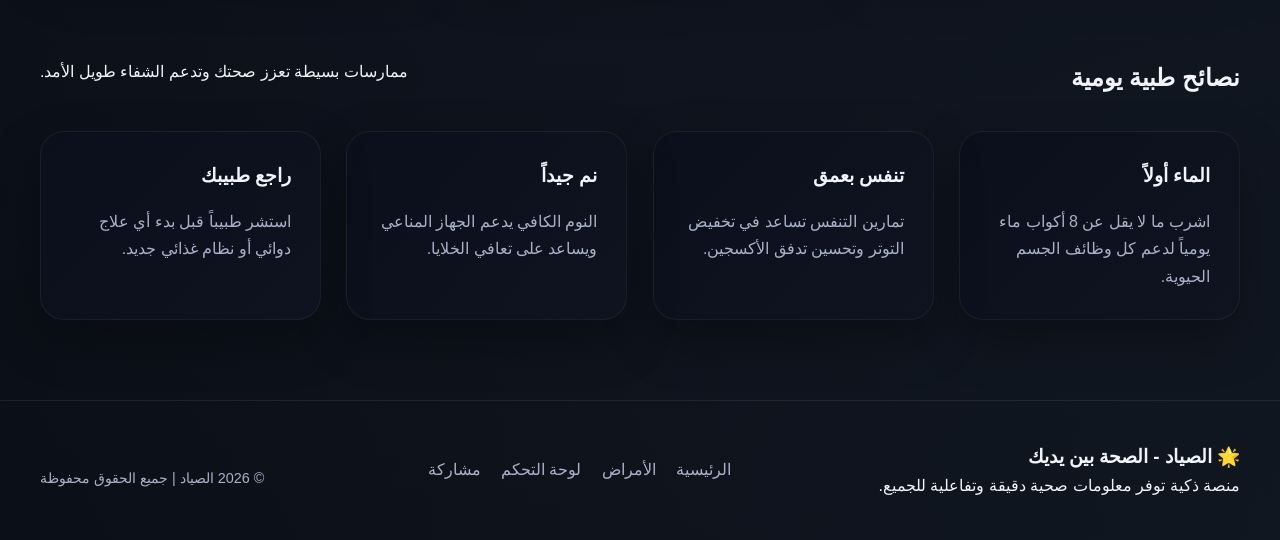
==== commit bf8e0902: "تحديث الصفحة الرئيسية وإضافة تتبع الزوار وتحسينات الإدارة" ====
--- a/index.html
+++ b/index.html
@@ -3,7 +3,6 @@
 <head>
     <meta charset="UTF-8">
     <meta name="viewport" content="width=device-width, initial-scale=1.0">
-    <base href="https://m7moudadel22.github.io/-/">
     <title>الصياد | دليل صحتك الشامل</title>
     <link rel="stylesheet" href="assets/css/style.css">
 </head>
@@ -38,13 +37,16 @@
             <div class="hero-card">
                 <h3>🔍 بحث شامل</h3>
                 <input id="searchInput" type="search" placeholder="ابحث عن مرض أو وصفة أو دواء..." oninput="filterDiseases()">
-                <div class="share-buttons" style="margin-top: 1rem; display: flex; gap: 0.8rem;">
-                    <button class="share-btn" onclick="copyPageLink()" title="نسخ الرابط">📋 نسخ الرابط</button>
-                    <button class="share-btn" onclick="shareOnWhatsApp()" title="شارك على واتساب">💬 واتساب</button>
+                    <div class="visitor-box">
+                        <input id="visitorName" type="text" placeholder="اكتب اسمك لتسجيل زيارتك (اختياري)">
+                        <button id="visitorRegisterBtn" class="btn btn-primary" onclick="registerVisitor()">سجّل زيارتي</button>
+                    </div>
                 </div>
             </div>
         </div>
     </section>
+
+    <button class="scroll-top" id="scrollTopBtn" onclick="scrollToTop()" aria-label="العودة للأعلى">⬆️</button>
 
     <main class="container">
         <section id="diseases" class="section">
--- a/assets/css/style.css
+++ b/assets/css/style.css
@@ -25,7 +25,7 @@
     color: var(--text);
     font-family: 'Segoe UI', 'Helvetica Neue', sans-serif;
     line-height: 1.7;
-    background-attachment: fixed;
+    background-attachment: scroll;
 }
 
 img {
@@ -40,9 +40,15 @@
 .site-header {
     background: rgba(8, 11, 20, 0.95);
     border-bottom: 1px solid rgba(255,255,255,0.08);
-    position: sticky;
-    top: 0;
+    position: static;
     z-index: 20;
+}
+
+.brand h1,
+.brand p,
+.hero-text h2,
+.hero-text p {
+    transition: none !important;
 }
 
 .header-inner {
@@ -152,6 +158,26 @@
     font-size: 1rem;
 }
 
+.visitor-box {
+    display: grid;
+    gap: 0.85rem;
+    margin-top: 1.2rem;
+}
+
+.visitor-box input {
+    padding: 0.95rem 1rem;
+    border-radius: 14px;
+    border: 1px solid rgba(255,255,255,0.08);
+    background: rgba(255,255,255,0.04);
+    color: var(--text);
+    font-size: 0.95rem;
+}
+
+.visitor-box .btn {
+    width: 100%;
+    min-width: auto;
+}
+
 .section {
     padding: 3rem 0;
 }
@@ -164,14 +190,62 @@
     margin-bottom: 2rem;
 }
 
-.section-header h2 {
-    font-size: 2rem;
-}
-
-.section-header p {
-    color: var(--muted);
-    max-width: 45rem;
-}
+    .info-bar {
+        display: flex;
+        justify-content: space-between;
+        align-items: stretch;
+        gap: 1rem;
+        margin: 2rem 0;
+        padding: 1.25rem 1.5rem;
+        background: rgba(255, 215, 0, 0.08);
+        border: 1px solid rgba(255, 215, 0, 0.15);
+        border-radius: 20px;
+    }
+
+    .info-item {
+        display: flex;
+        flex-direction: column;
+        gap: 0.35rem;
+        min-width: 120px;
+    }
+
+    .info-item span {
+        color: var(--muted);
+        font-size: 0.95rem;
+    }
+
+    .info-item strong {
+        font-size: 1.45rem;
+        color: var(--text);
+    }
+
+    .scroll-top {
+        position: fixed;
+        right: 18px;
+        bottom: 18px;
+        width: 50px;
+        height: 50px;
+        background: var(--accent);
+        color: #0a0d15;
+        border: none;
+        border-radius: 999px;
+        box-shadow: var(--shadow);
+        cursor: pointer;
+        font-size: 1.25rem;
+        display: flex;
+        align-items: center;
+        justify-content: center;
+        opacity: 0;
+        visibility: hidden;
+        transition: opacity 0.2s ease, visibility 0.2s ease, transform 0.2s ease;
+        z-index: 30;
+    }
+
+    .scroll-top.show {
+        opacity: 1;
+        visibility: visible;
+        transform: translateY(0);
+    }
 
 .filter-bar {
     display: flex;
@@ -323,19 +397,6 @@
     color: var(--text);
 }
 
-@media (max-width: 950px) {
-    .hero-content,
-    .header-inner,
-    .detail-grid,
-    .footer-inner {
-        grid-template-columns: 1fr;
-    }
-
-    .detail-card.wide-card {
-        grid-column: auto;
-    }
-}
-
 .add-form-container {
     background: var(--surface);
     border: 1px solid var(--border);
@@ -436,10 +497,17 @@
     .nav-links {
         justify-content: center;
         flex-wrap: wrap;
+        gap: 0.6rem;
     }
 
     .hero {
-        padding-top: 2.4rem;
+        padding: 2rem 0 1.5rem;
+    }
+
+    .hero-content,
+    .detail-grid,
+    .footer-inner {
+        grid-template-columns: 1fr;
     }
 
     .hero-card,
@@ -452,10 +520,42 @@
 
     .filter-bar {
         justify-content: flex-start;
-    }
-
-    .form-row {
-        grid-template-columns: 1fr;
+        overflow-x: auto;
+        padding-bottom: 0.5rem;
+        margin-bottom: 1rem;
+    }
+
+    .filter-bar::-webkit-scrollbar {
+        height: 6px;
+    }
+
+    .filter-bar::-webkit-scrollbar-thumb {
+        background: rgba(255, 215, 0, 0.4);
+        border-radius: 999px;
+    }
+
+    .filter-btn,
+    .btn {
+        width: 100%;
+    }
+
+    .detail-card.wide-card {
+        grid-column: auto;
+    }
+
+    .section-header {
+        flex-direction: column;
+        align-items: flex-start;
+    }
+
+    .hero-text p,
+    .brand p,
+    .section-header p {
+        max-width: 100%;
+    }
+
+    .footer-inner {
+        align-items: flex-start;
     }
 
     .share-buttons {
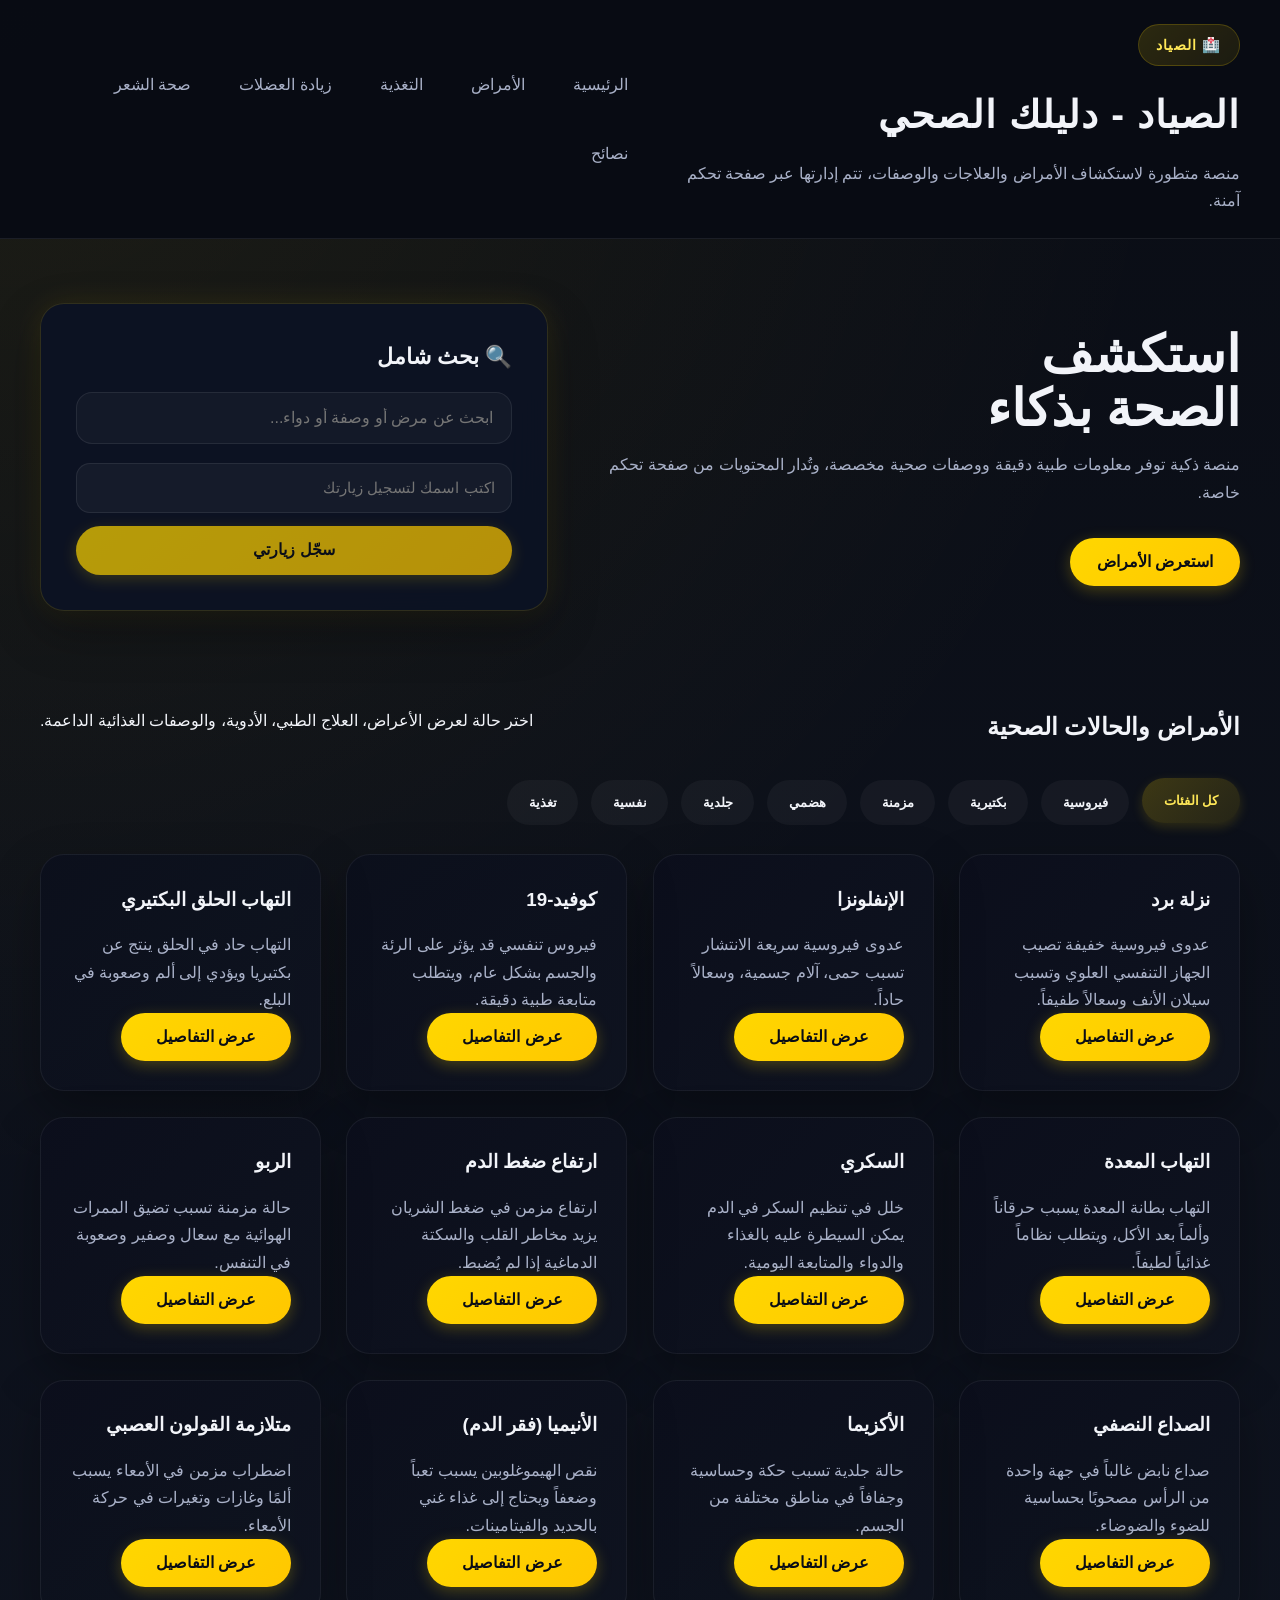
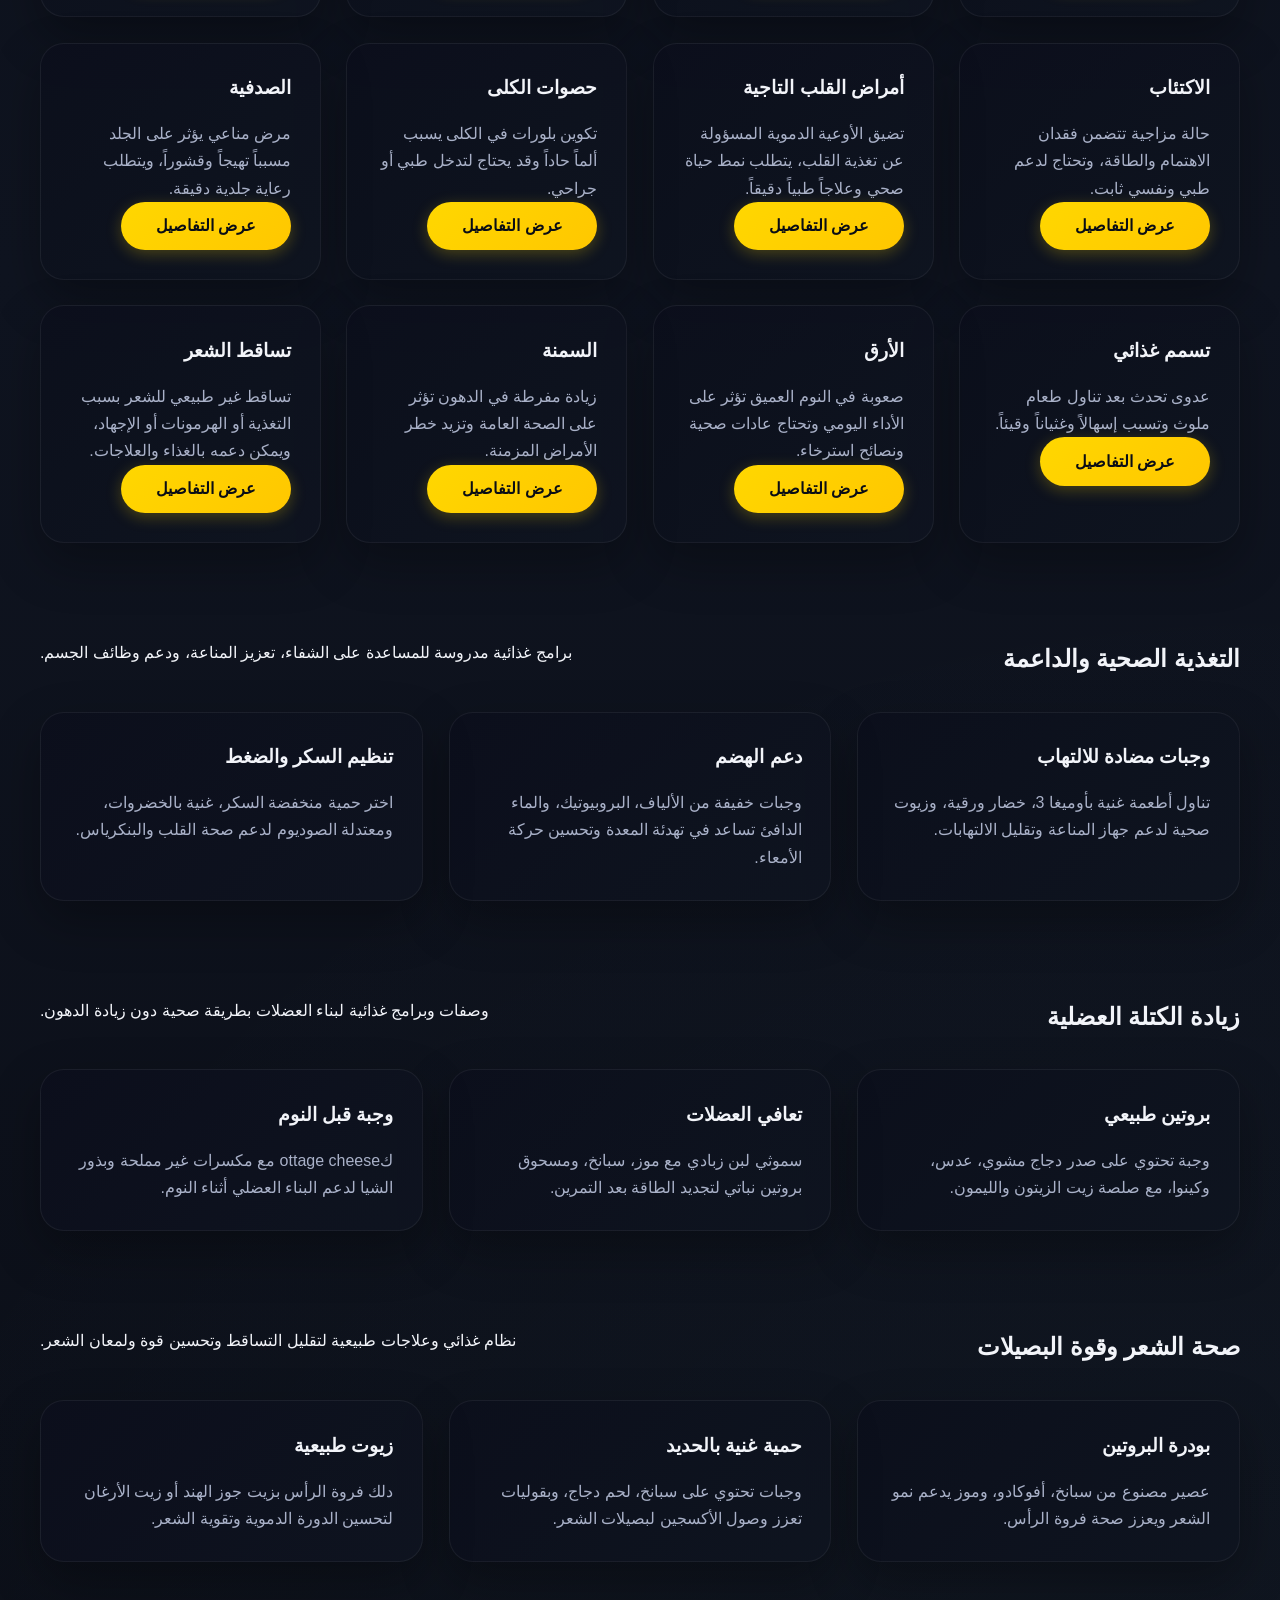
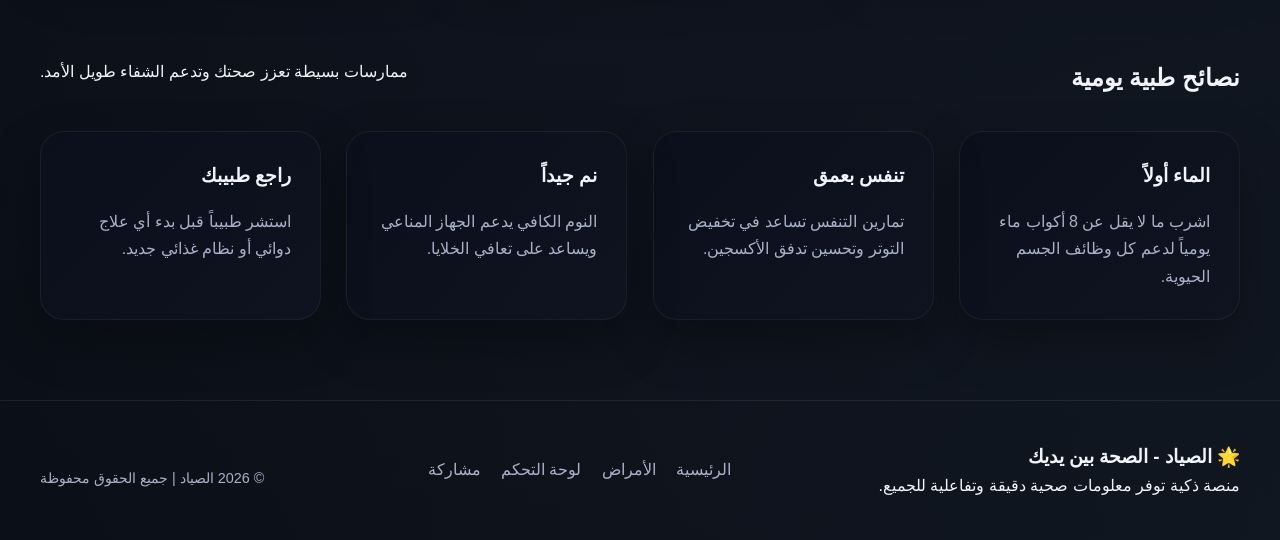
==== commit 3843585c: "Update admin page link and visitor tracking; add special admin URL" ====
--- a/index.html
+++ b/index.html
@@ -38,7 +38,7 @@
                 <h3>🔍 بحث شامل</h3>
                 <input id="searchInput" type="search" placeholder="ابحث عن مرض أو وصفة أو دواء..." oninput="filterDiseases()">
                     <div class="visitor-box">
-                        <input id="visitorName" type="text" placeholder="اكتب اسمك لتسجيل زيارتك (اختياري)">
+                        <input id="visitorName" type="text" placeholder="اكتب اسمك لتسجيل زيارتك" required>
                         <button id="visitorRegisterBtn" class="btn btn-primary" onclick="registerVisitor()">سجّل زيارتي</button>
                     </div>
                 </div>
--- a/assets/css/style.css
+++ b/assets/css/style.css
@@ -459,6 +459,180 @@
     box-shadow: 0 4px 12px rgba(255, 215, 0, 0.2);
 }
 
+/* Admin page styles */
+.login-container {
+    min-height: calc(100vh - 6rem);
+    display: flex;
+    align-items: center;
+    justify-content: center;
+    padding: 2rem 0;
+}
+
+.login-box {
+    width: min(440px, 100%);
+    background: rgba(12, 18, 35, 0.94);
+    border: 1px solid rgba(255, 215, 0, 0.18);
+    border-radius: 26px;
+    padding: 2.4rem;
+    box-shadow: var(--shadow), var(--glow);
+}
+
+.login-box h1 {
+    font-size: 2rem;
+    margin-bottom: 1.5rem;
+    color: var(--accent);
+}
+
+.login-box .form-group label {
+    display: block;
+    margin-bottom: 0.8rem;
+    color: var(--accent);
+    font-weight: 700;
+}
+
+.login-box .form-group input {
+    width: 100%;
+    padding: 1rem 1.1rem;
+    border-radius: 14px;
+    border: 1px solid rgba(255, 255, 255, 0.12);
+    background: rgba(255, 255, 255, 0.04);
+    color: var(--text);
+    font-size: 1rem;
+}
+
+.login-box .form-group input:focus {
+    outline: none;
+    border-color: rgba(255, 215, 0, 0.45);
+    box-shadow: 0 0 20px rgba(255, 215, 0, 0.16);
+}
+
+.admin-container {
+    display: none;
+    padding: 3rem 0 4rem;
+}
+
+.admin-header {
+    display: flex;
+    justify-content: space-between;
+    align-items: center;
+    gap: 1rem;
+    margin-bottom: 2.5rem;
+    padding-bottom: 1.5rem;
+    border-bottom: 1px solid rgba(255, 255, 255, 0.12);
+}
+
+.admin-header h1 {
+    color: var(--accent);
+    font-size: clamp(1.8rem, 2.2vw, 2.4rem);
+}
+
+.logout-btn {
+    background: linear-gradient(135deg, #ff4444, #cc0000);
+    color: #fff;
+    padding: 0.95rem 1.5rem;
+    border-radius: 14px;
+}
+
+.tabs {
+    display: flex;
+    flex-wrap: wrap;
+    gap: 0.75rem;
+    margin-bottom: 2rem;
+}
+
+.tab-btn {
+    padding: 0.95rem 1.5rem;
+    border-radius: 14px;
+    border: 1px solid rgba(255, 215, 0, 0.15);
+    color: var(--accent);
+    background: rgba(255, 255, 255, 0.05);
+}
+
+.tab-btn.active {
+    background: var(--accent);
+    color: #0a0d15;
+}
+
+.tab-content {
+    display: none;
+}
+
+.tab-content.active {
+    display: block;
+}
+
+.form-section {
+    background: rgba(12, 18, 35, 0.95);
+    border: 1px solid rgba(255, 255, 255, 0.08);
+    border-radius: 24px;
+    padding: 2rem;
+    box-shadow: var(--shadow);
+}
+
+.diseases-list {
+    background: rgba(12, 18, 35, 0.95);
+    border: 1px solid rgba(255, 255, 255, 0.08);
+    border-radius: 24px;
+    padding: 2rem;
+    box-shadow: var(--shadow);
+}
+
+.disease-item {
+    background: rgba(255, 255, 255, 0.03);
+    border-right: 4px solid var(--accent);
+    padding: 1.2rem;
+    border-radius: 18px;
+}
+
+.visitor-details {
+    background: rgba(255, 255, 255, 0.03);
+    border: 1px solid rgba(255, 255, 255, 0.08);
+    border-radius: 24px;
+    padding: 1.8rem;
+}
+
+.visitor-table th,
+.visitor-table td {
+    color: var(--text);
+}
+
+.btn-small {
+    min-width: 120px;
+}
+
+@media (max-width: 900px) {
+    .admin-header,
+    .footer-inner {
+        flex-direction: column;
+        align-items: stretch;
+    }
+
+    .logout-btn,
+    .tab-btn {
+        width: 100%;
+    }
+}
+
+@media (max-width: 680px) {
+    .form-row {
+        grid-template-columns: 1fr;
+    }
+
+    .disease-item {
+        display: block;
+    }
+
+    .disease-actions {
+        width: 100%;
+    }
+}
+
+@media (max-width: 600px) {
+    .login-box {
+        padding: 1.6rem;
+    }
+}
+
 @media (max-width: 950px) {
     .hero-content,
     .header-inner,
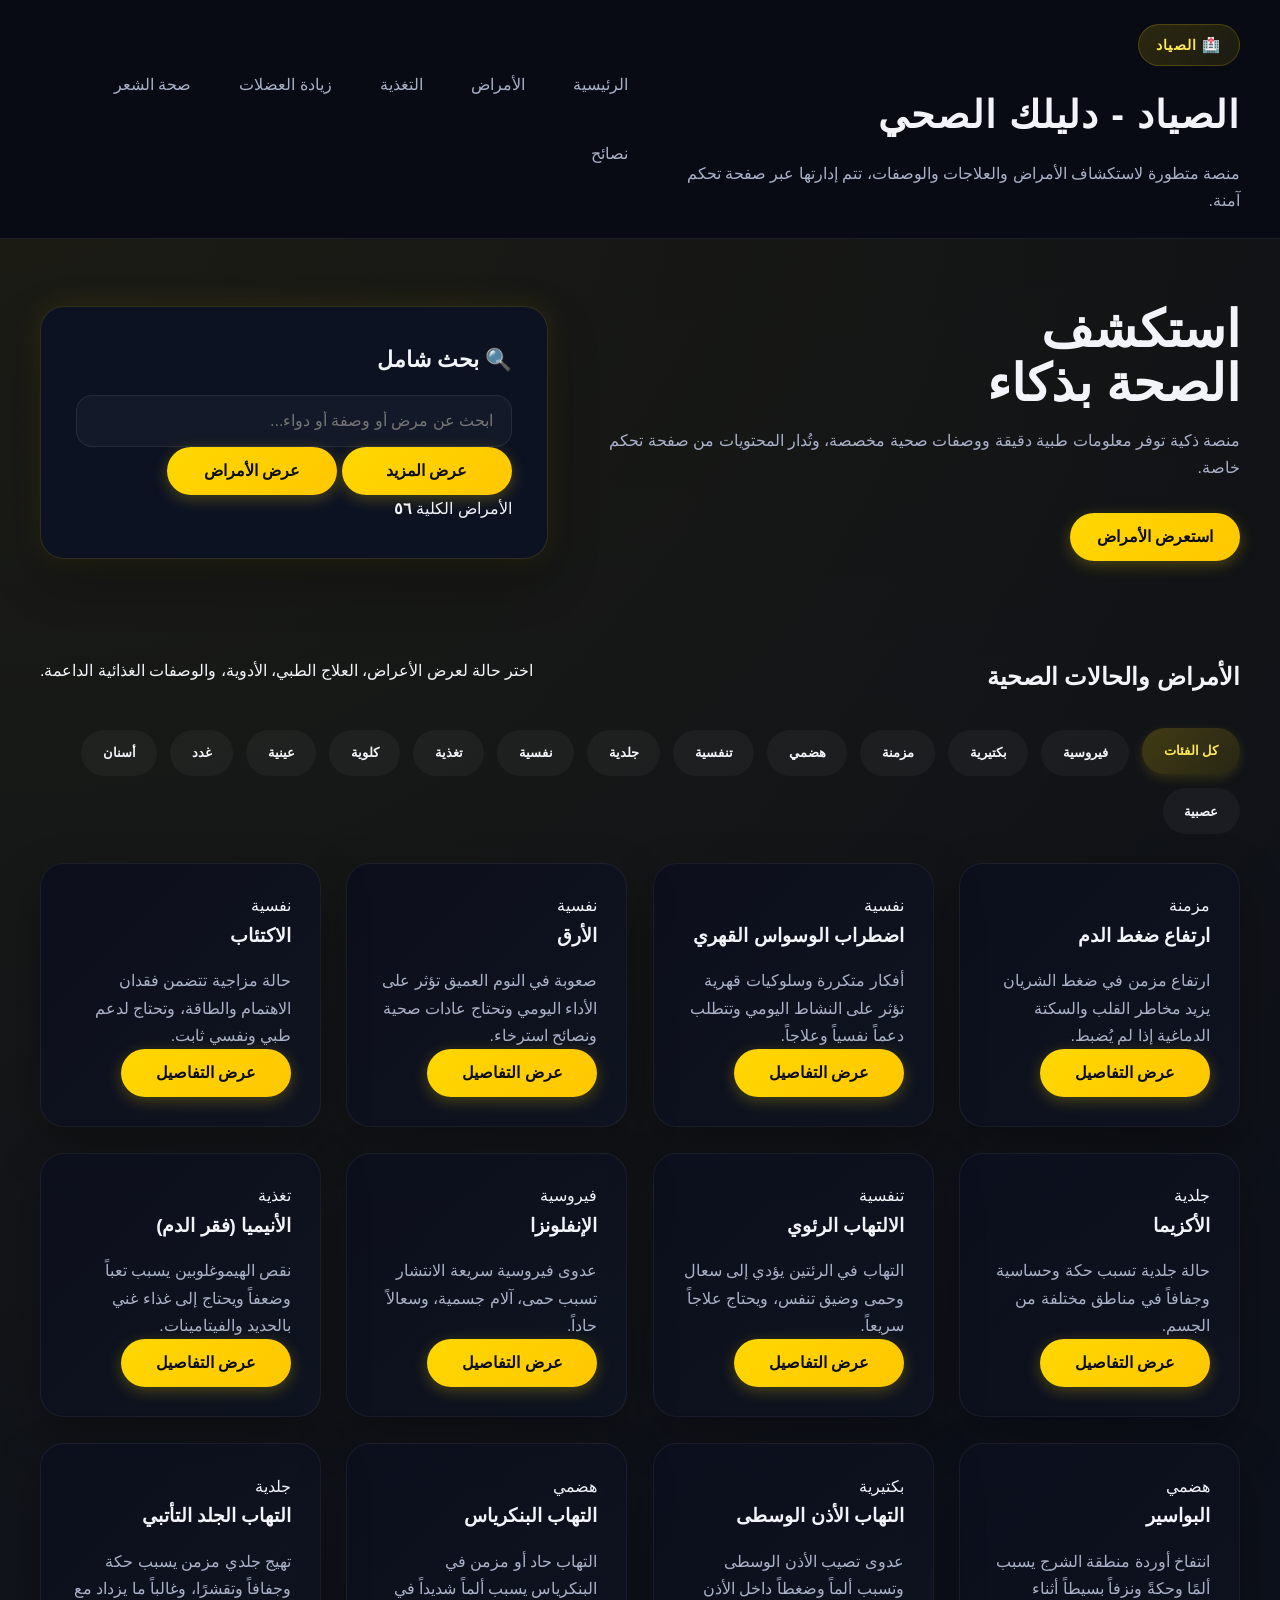
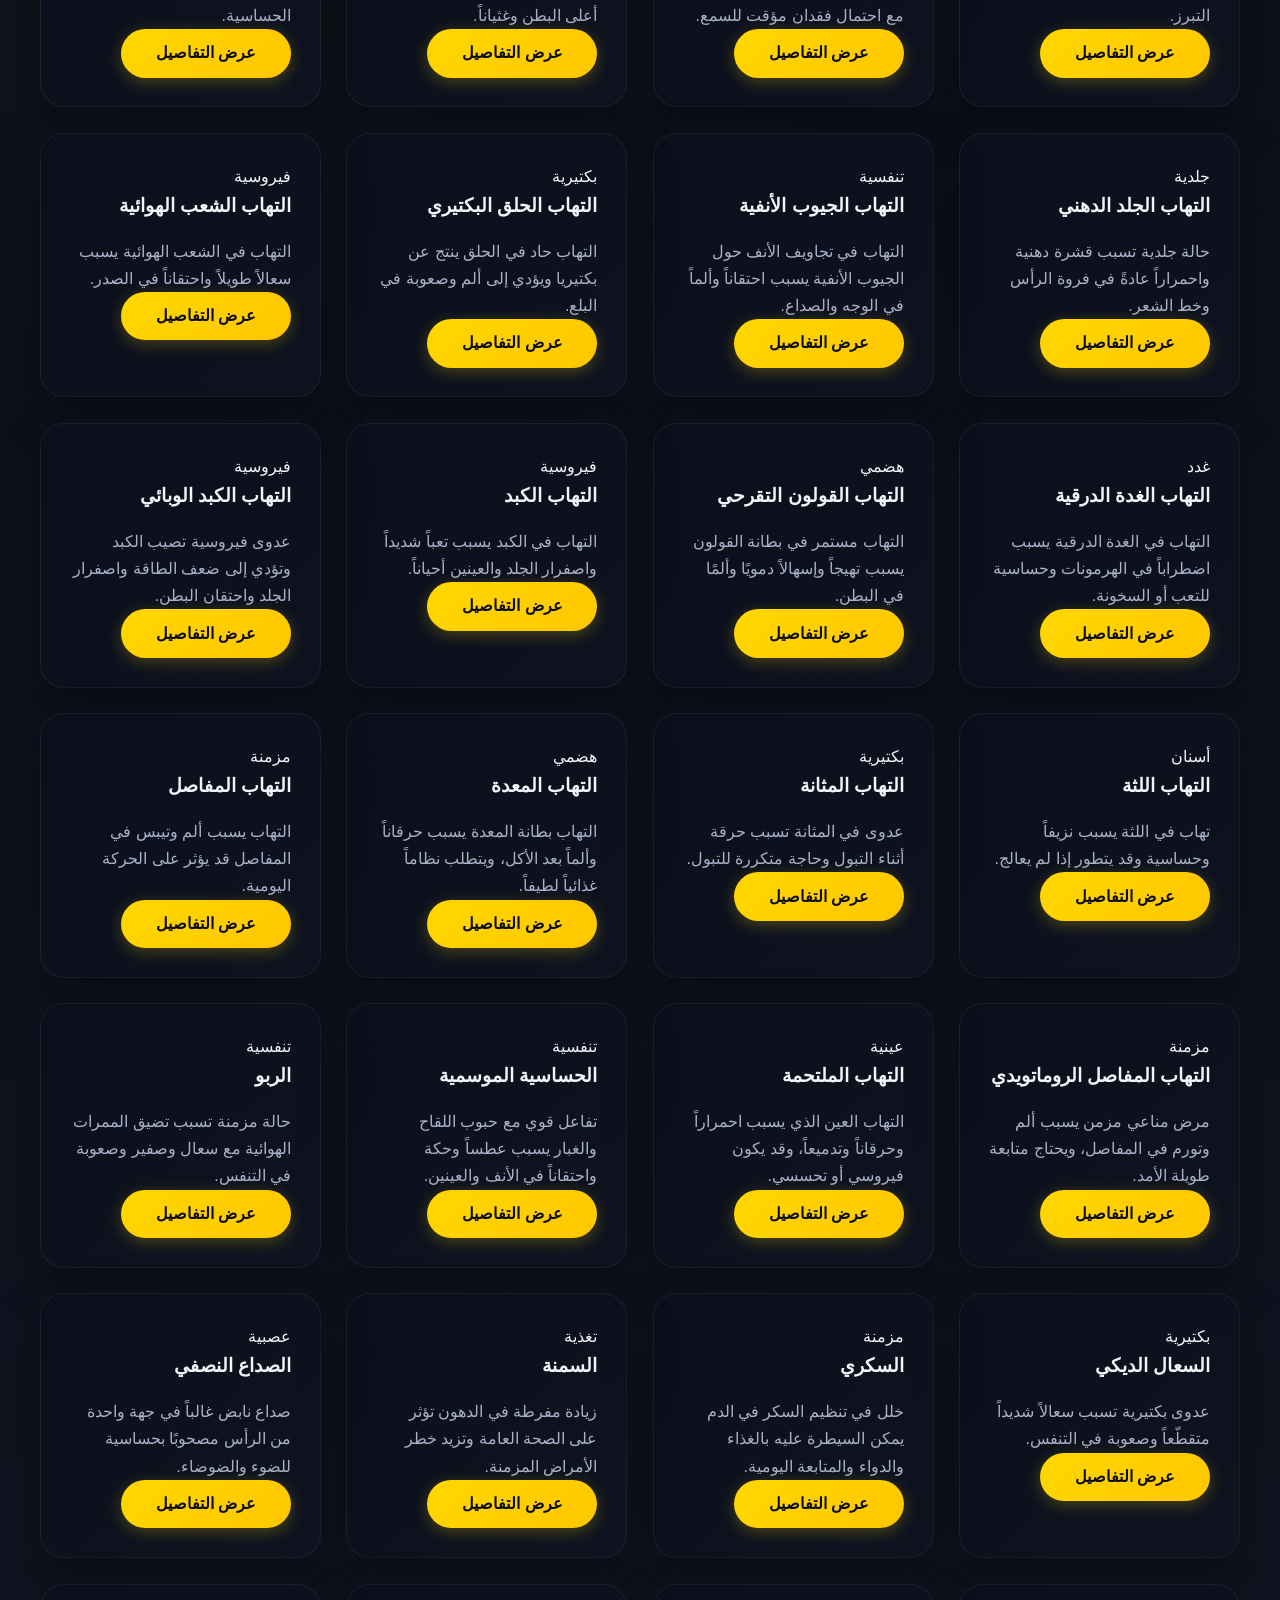
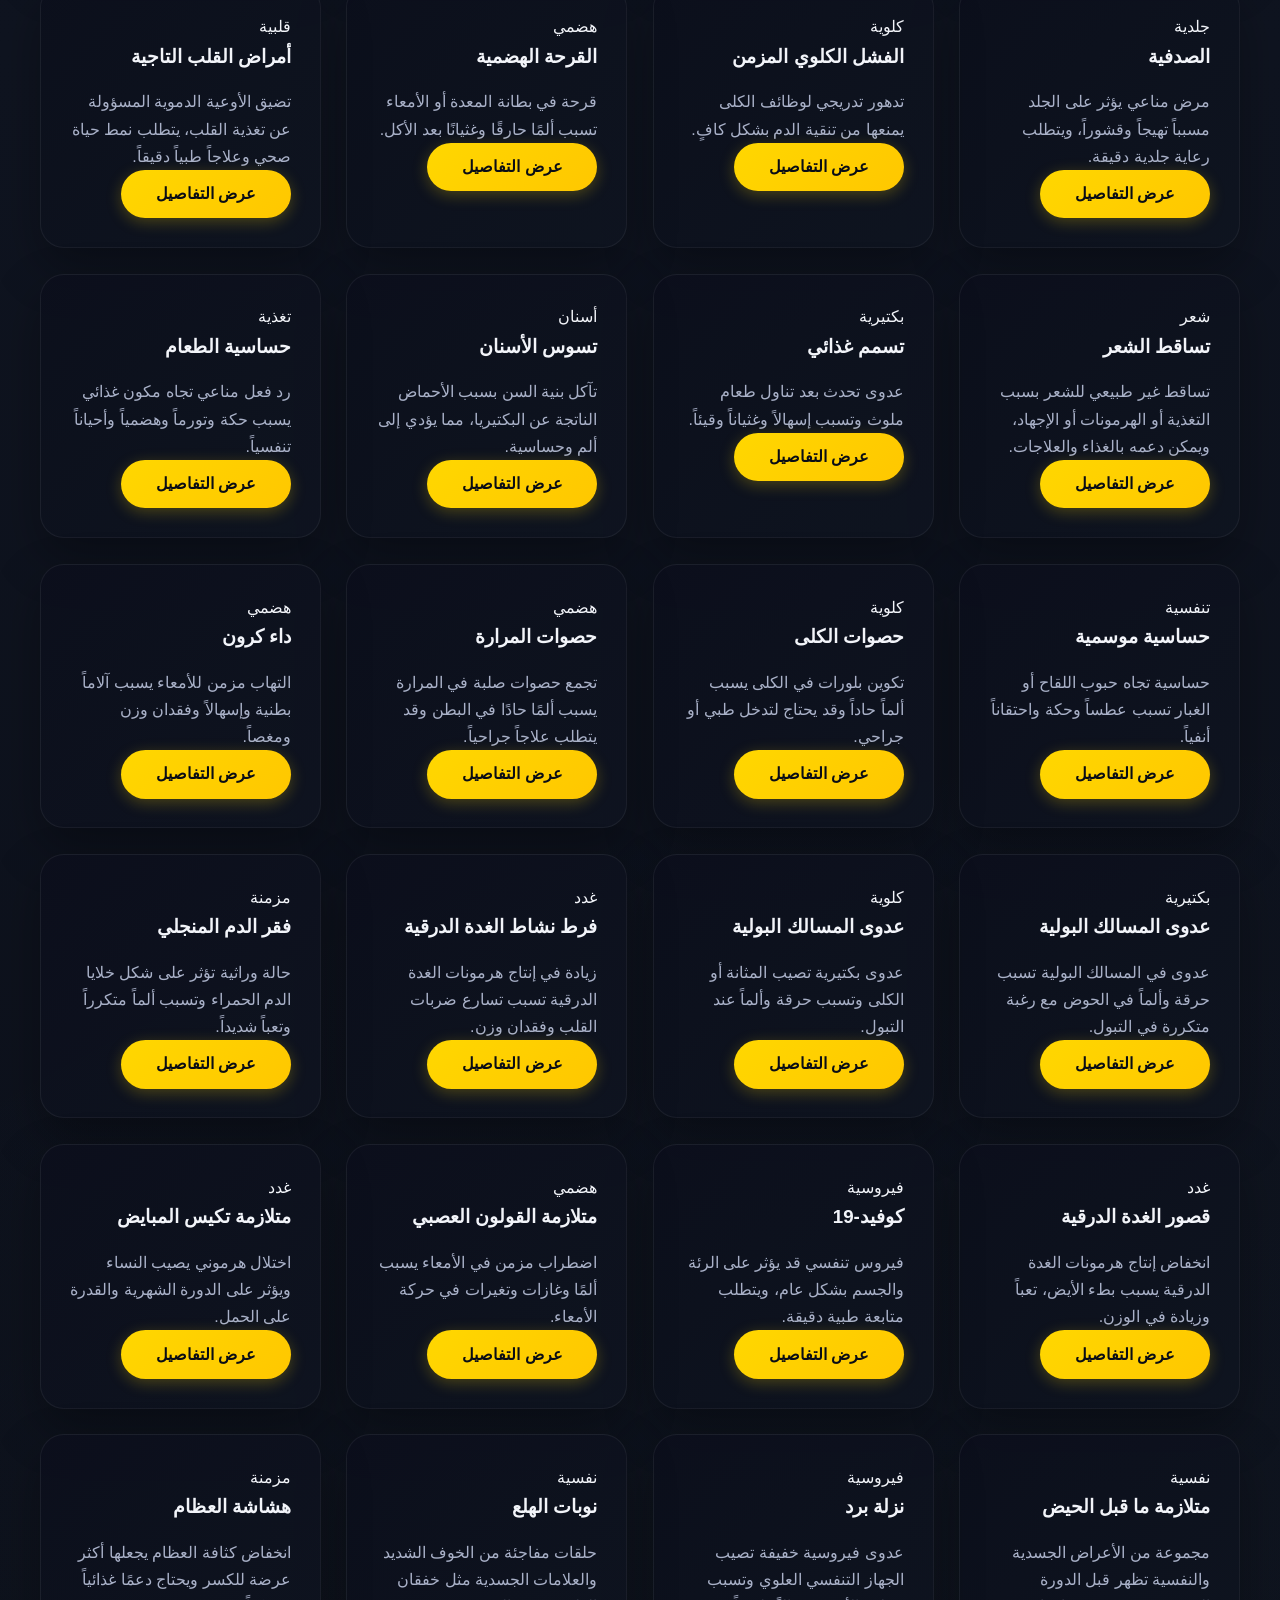
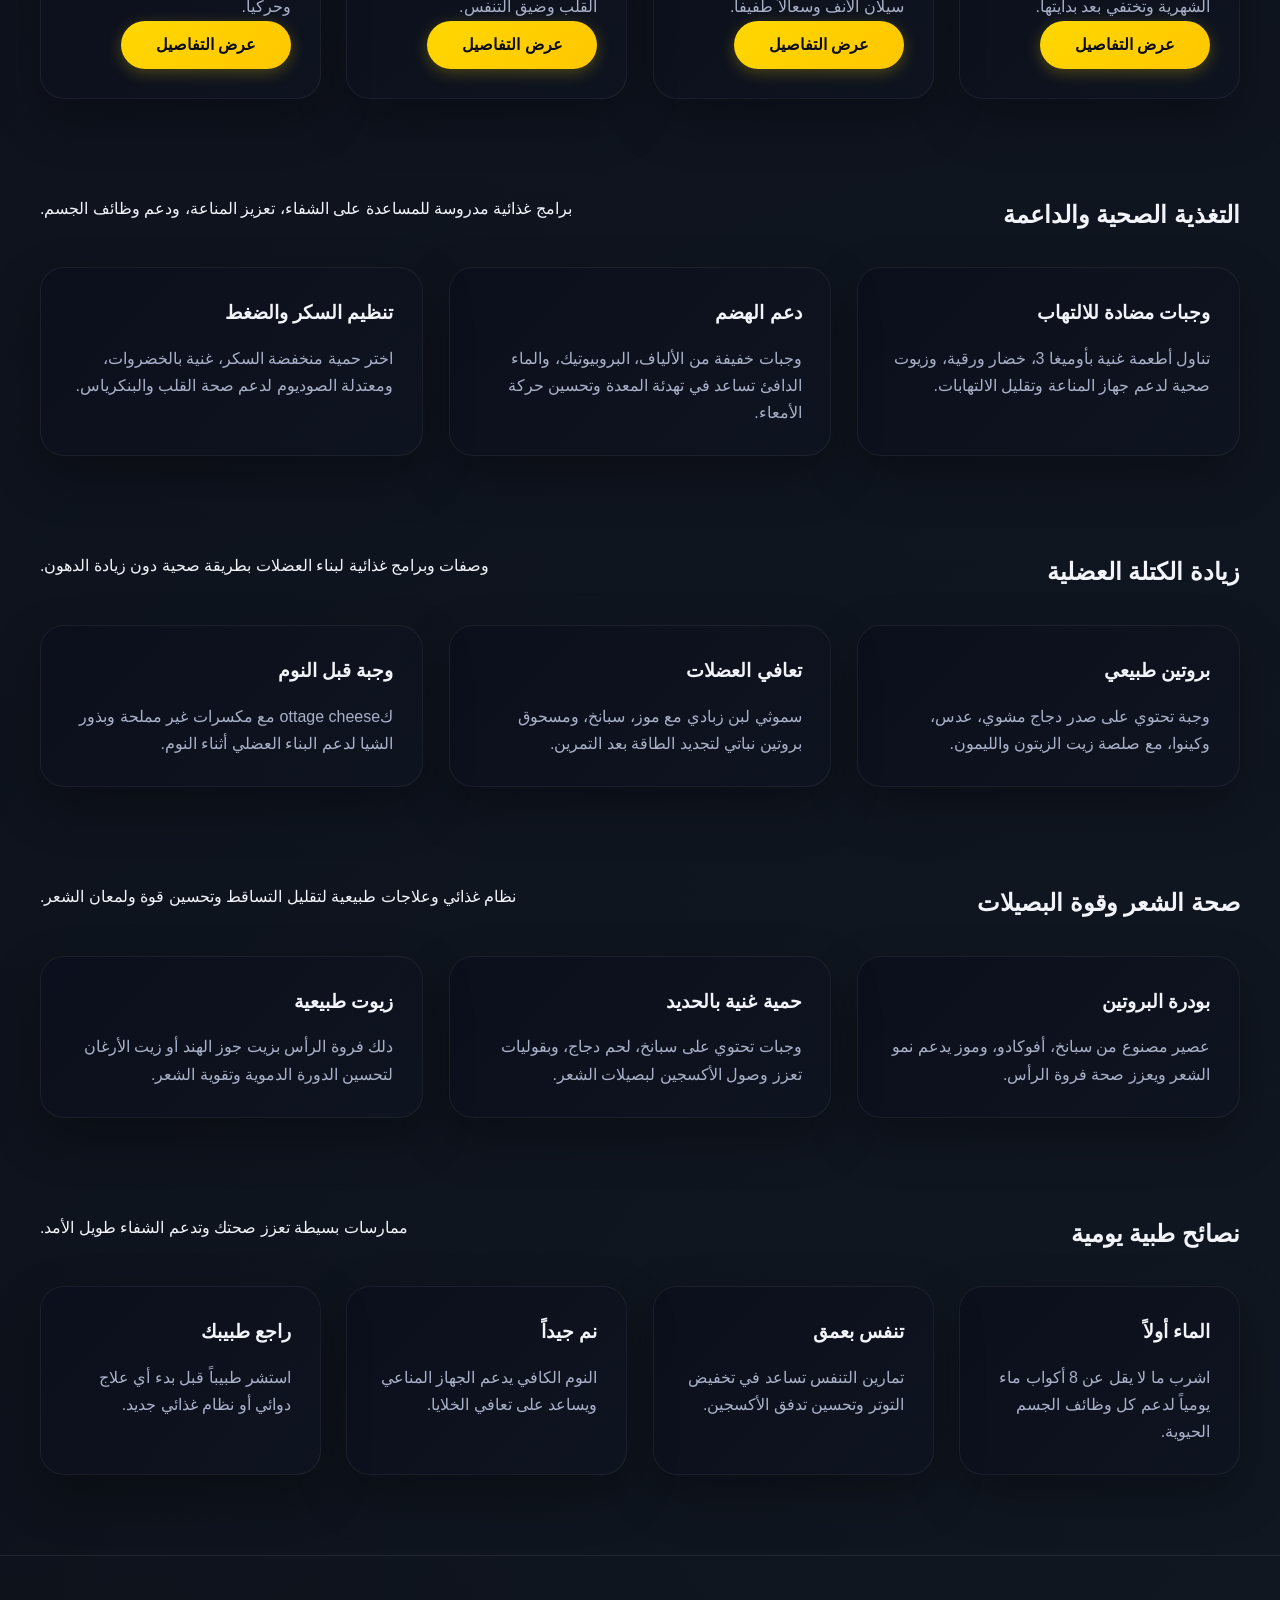
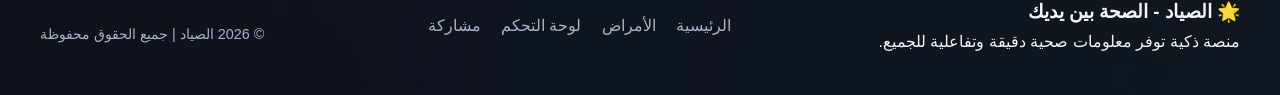
==== commit 872c67df: "Update common diseases and fix site data for GitHub Pages" ====
--- a/index.html
+++ b/index.html
@@ -25,6 +25,8 @@
         </div>
     </header>
 
+    
+
     <section id="home" class="hero">
         <div class="container hero-content">
             <div class="hero-text">
@@ -37,12 +39,18 @@
             <div class="hero-card">
                 <h3>🔍 بحث شامل</h3>
                 <input id="searchInput" type="search" placeholder="ابحث عن مرض أو وصفة أو دواء..." oninput="filterDiseases()">
-                    <div class="visitor-box">
-                        <input id="visitorName" type="text" placeholder="اكتب اسمك لتسجيل زيارتك" required>
-                        <button id="visitorRegisterBtn" class="btn btn-primary" onclick="registerVisitor()">سجّل زيارتي</button>
+                <div class="mobile-controls">
+                    <button id="toggleExtraBtn" class="btn">عرض المزيد</button>
+                    <button class="btn" onclick="scrollToSection('diseases')">عرض الأمراض</button>
+                </div>
+                <div class="hero-stats">
+                    <div class="stat-card">
+                        <span>الأمراض الكلية</span>
+                        <strong id="homeDiseaseCount">0</strong>
                     </div>
                 </div>
             </div>
+        </div>
         </div>
     </section>
 
@@ -60,9 +68,15 @@
                 <button class="filter-btn" onclick="setCategoryFilter('بكتيرية', this)">بكتيرية</button>
                 <button class="filter-btn" onclick="setCategoryFilter('مزمنة', this)">مزمنة</button>
                 <button class="filter-btn" onclick="setCategoryFilter('هضمي', this)">هضمي</button>
+                <button class="filter-btn" onclick="setCategoryFilter('تنفسية', this)">تنفسية</button>
                 <button class="filter-btn" onclick="setCategoryFilter('جلدية', this)">جلدية</button>
                 <button class="filter-btn" onclick="setCategoryFilter('نفسية', this)">نفسية</button>
                 <button class="filter-btn" onclick="setCategoryFilter('تغذية', this)">تغذية</button>
+                <button class="filter-btn" onclick="setCategoryFilter('كلوية', this)">كلوية</button>
+                <button class="filter-btn" onclick="setCategoryFilter('عينية', this)">عينية</button>
+                <button class="filter-btn" onclick="setCategoryFilter('غدد', this)">غدد</button>
+                <button class="filter-btn" onclick="setCategoryFilter('أسنان', this)">أسنان</button>
+                <button class="filter-btn" onclick="setCategoryFilter('عصبية', this)">عصبية</button>
             </div>
             <div id="diseaseList" class="disease-grid"></div>
         </section>
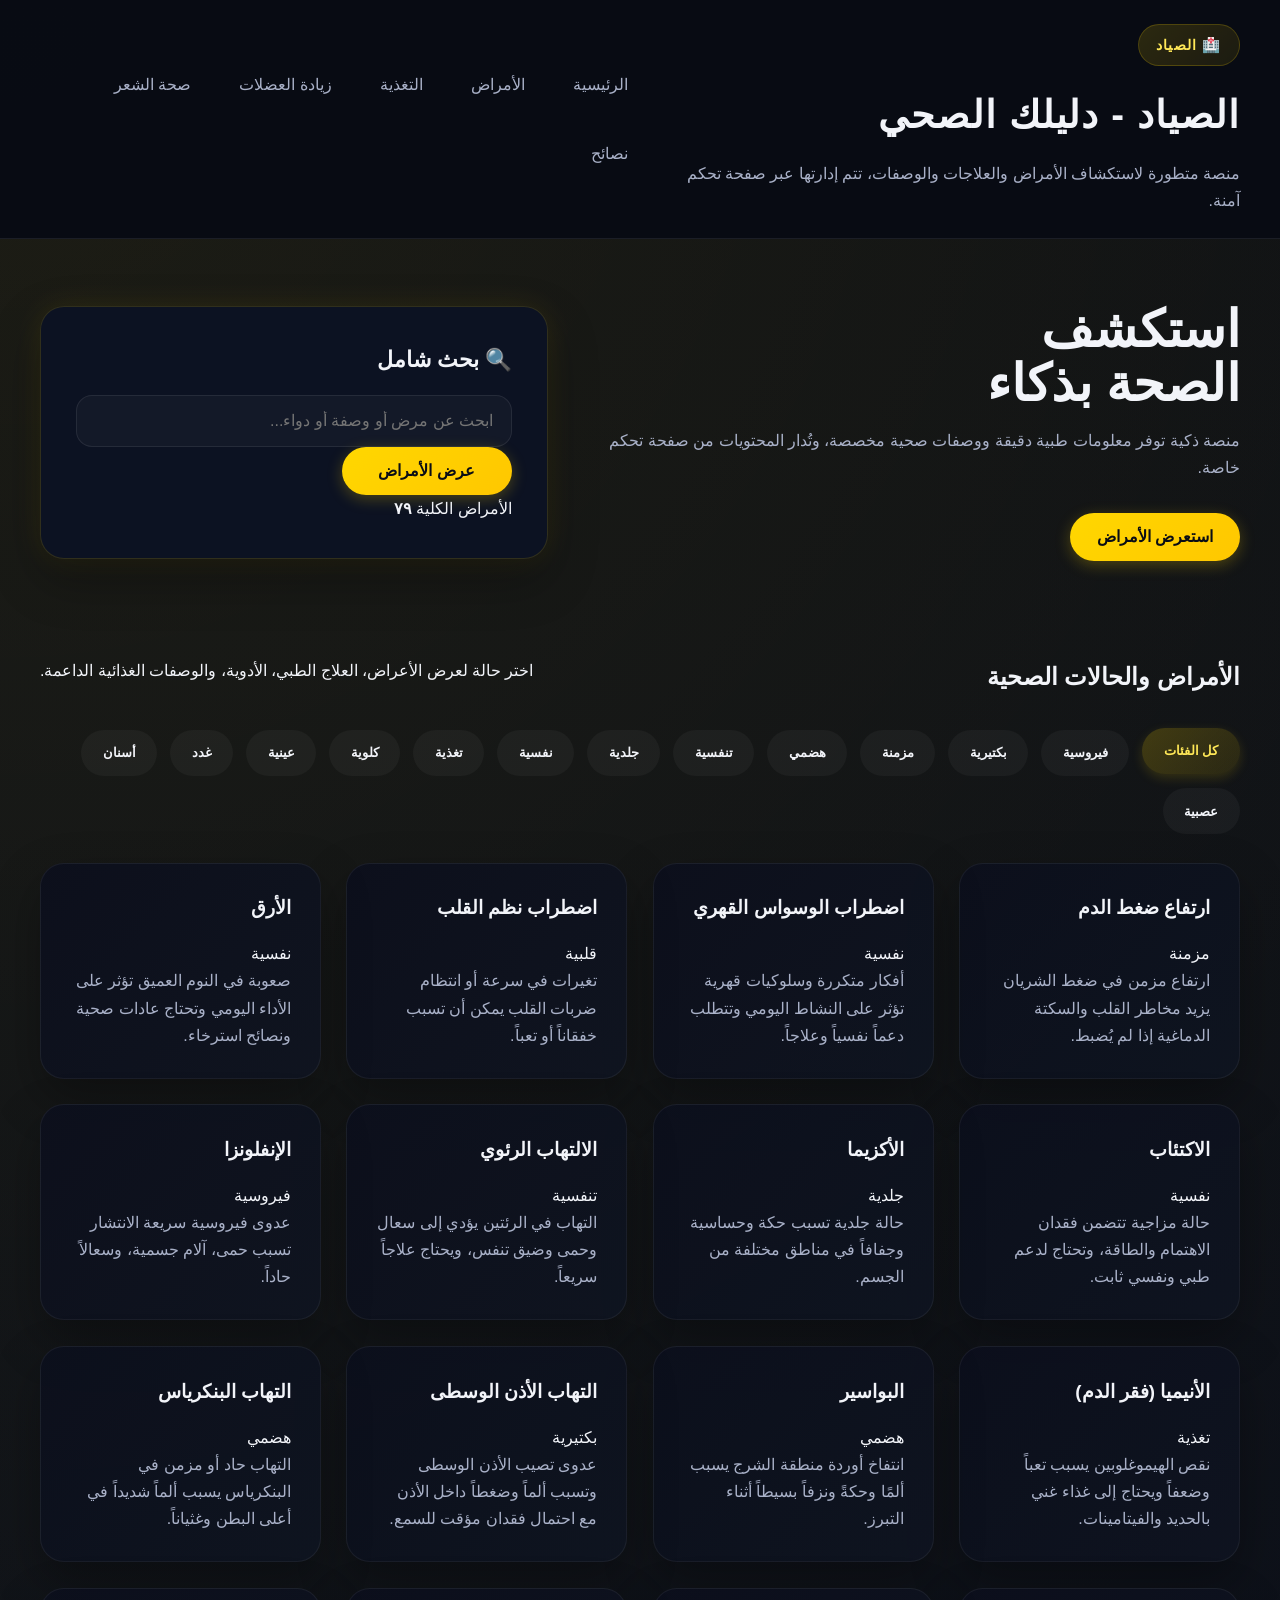
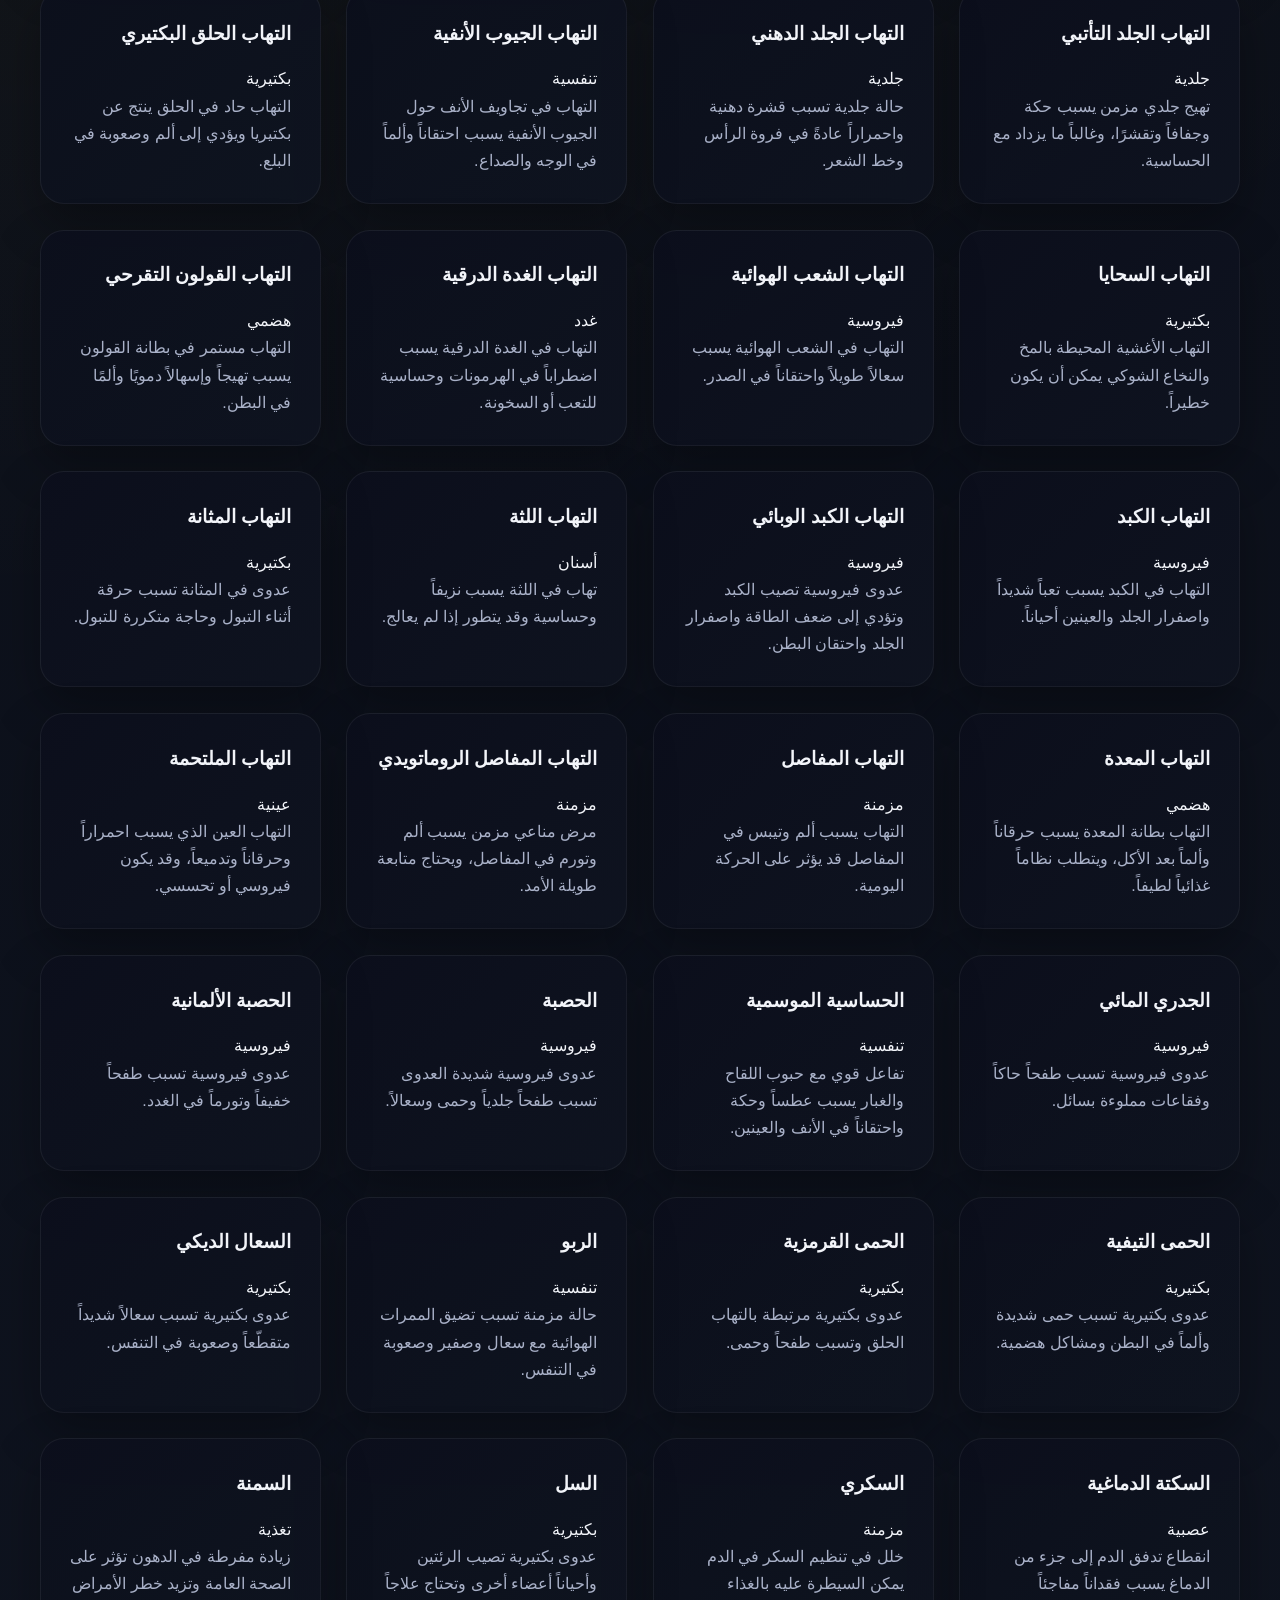
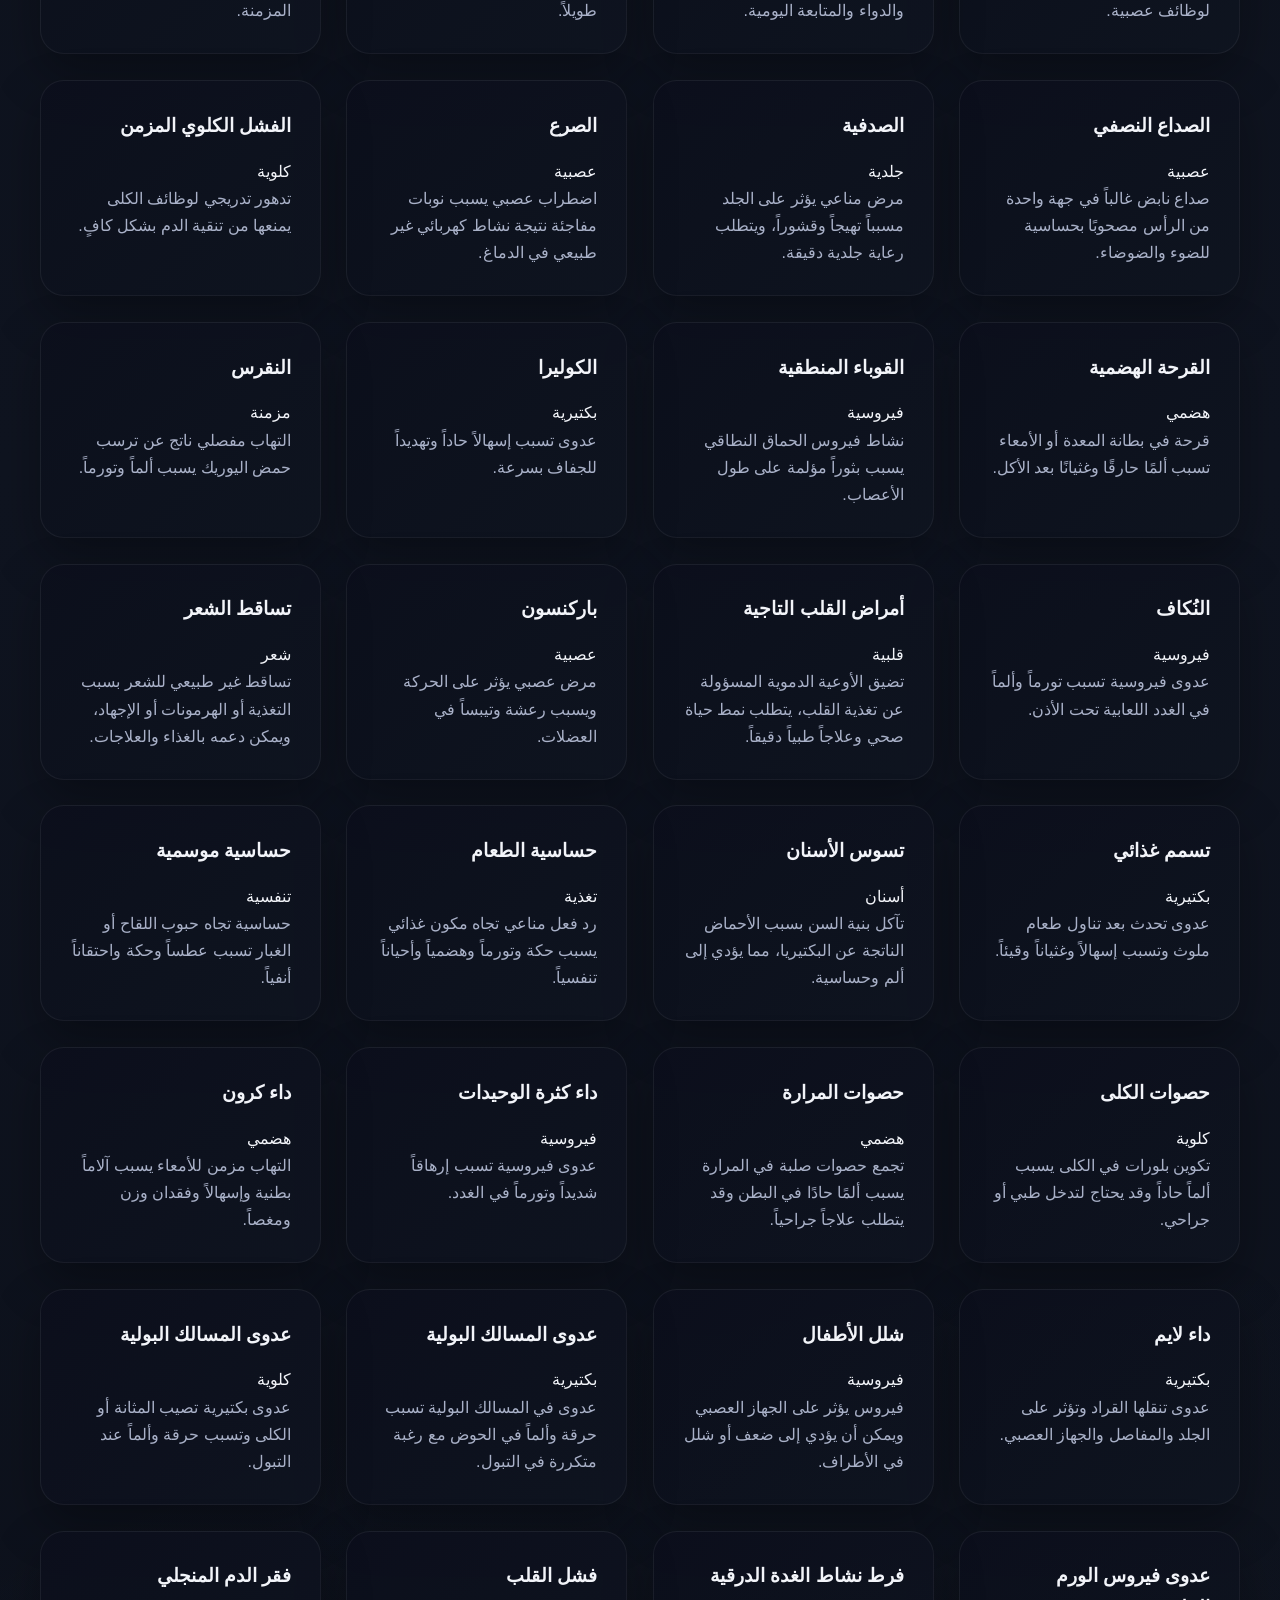
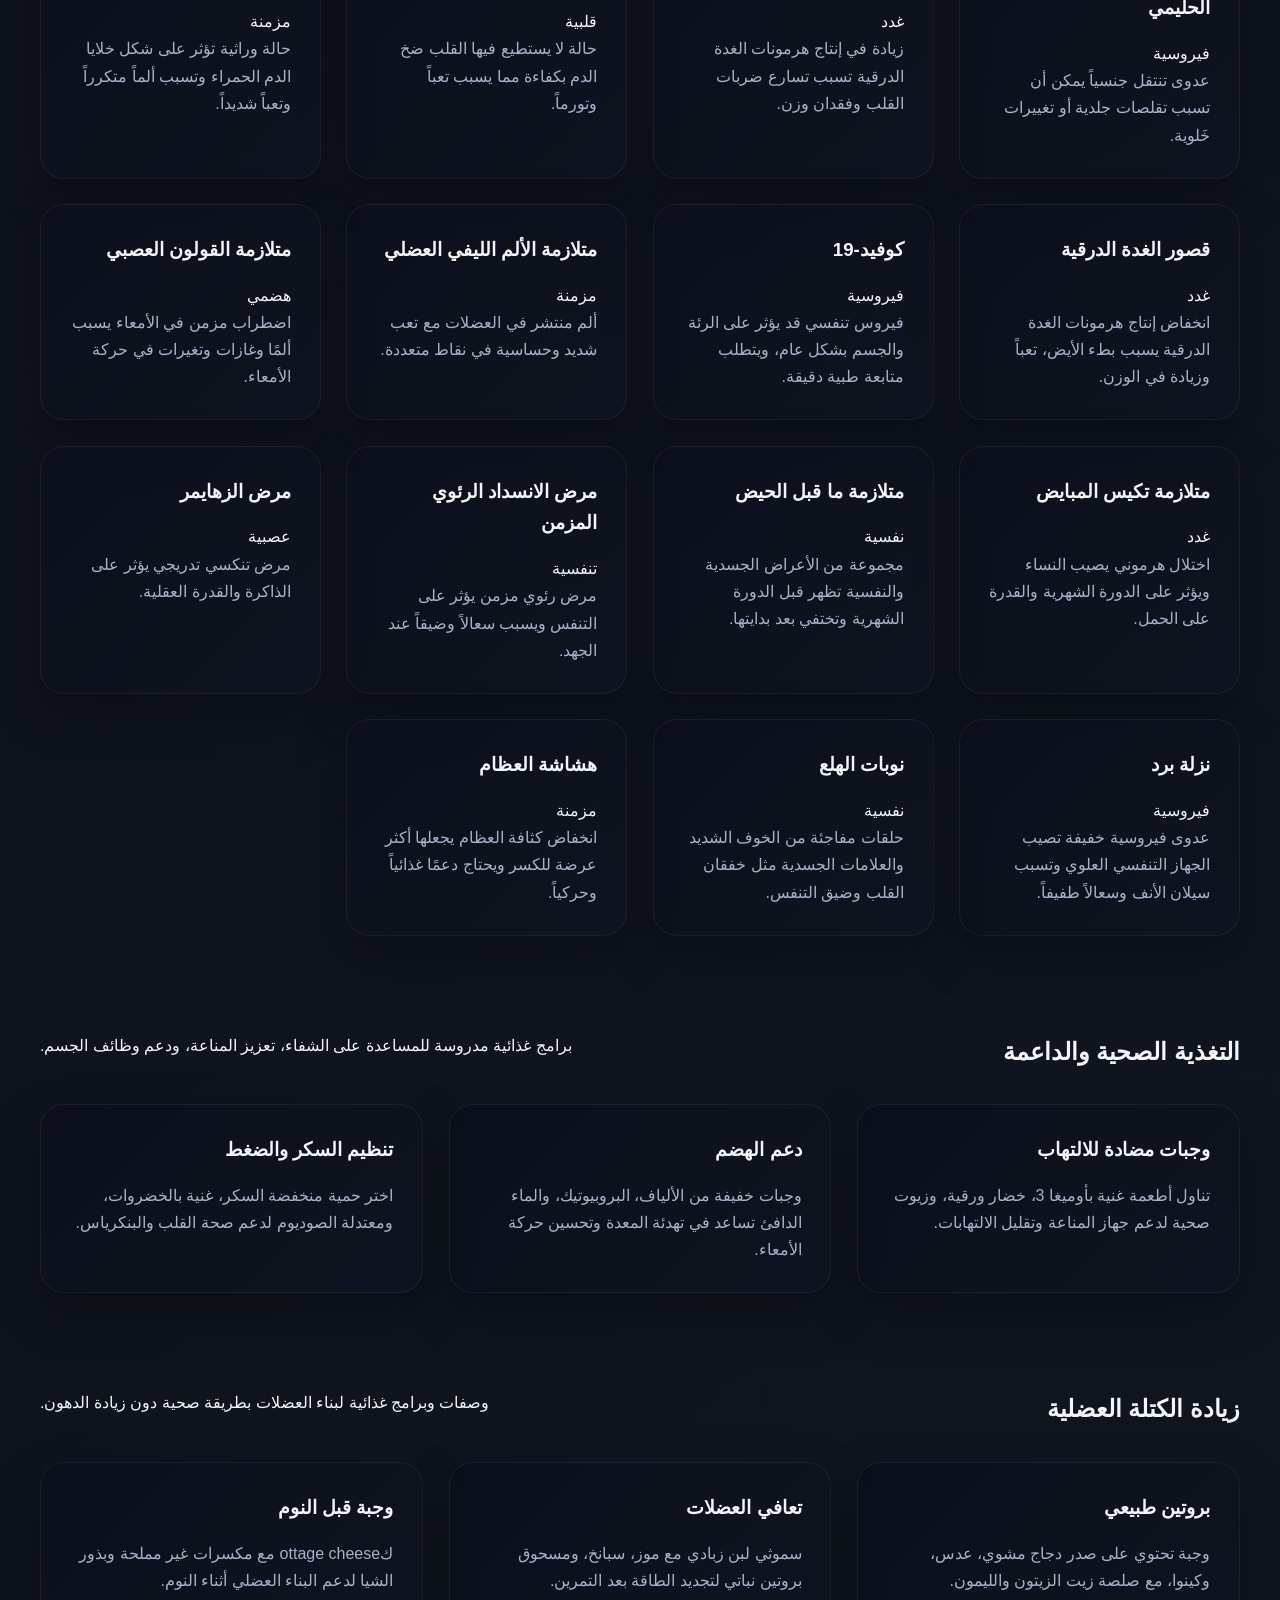
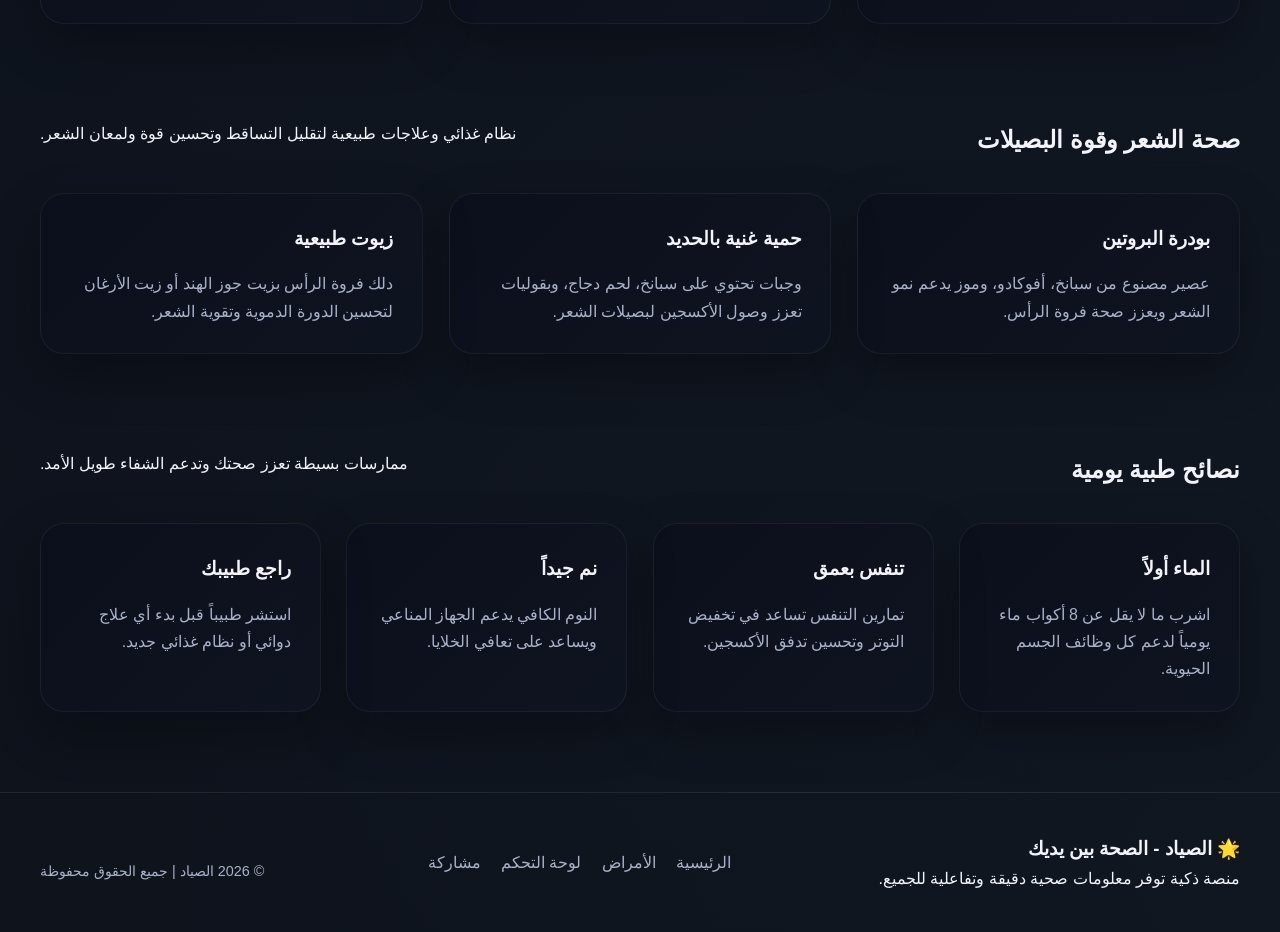
==== commit 27b5c867: "حذف زر عرض المزيد والكود المرتبط به" ====
--- a/index.html
+++ b/index.html
@@ -40,7 +40,6 @@
                 <h3>🔍 بحث شامل</h3>
                 <input id="searchInput" type="search" placeholder="ابحث عن مرض أو وصفة أو دواء..." oninput="filterDiseases()">
                 <div class="mobile-controls">
-                    <button id="toggleExtraBtn" class="btn">عرض المزيد</button>
                     <button class="btn" onclick="scrollToSection('diseases')">عرض الأمراض</button>
                 </div>
                 <div class="hero-stats">
@@ -217,6 +216,7 @@
         </div>
     </footer>
 
+    <!-- GitHub Pages rebuild trigger -->
     <script src="assets/js/app.js"></script>
 </body>
 </html>
